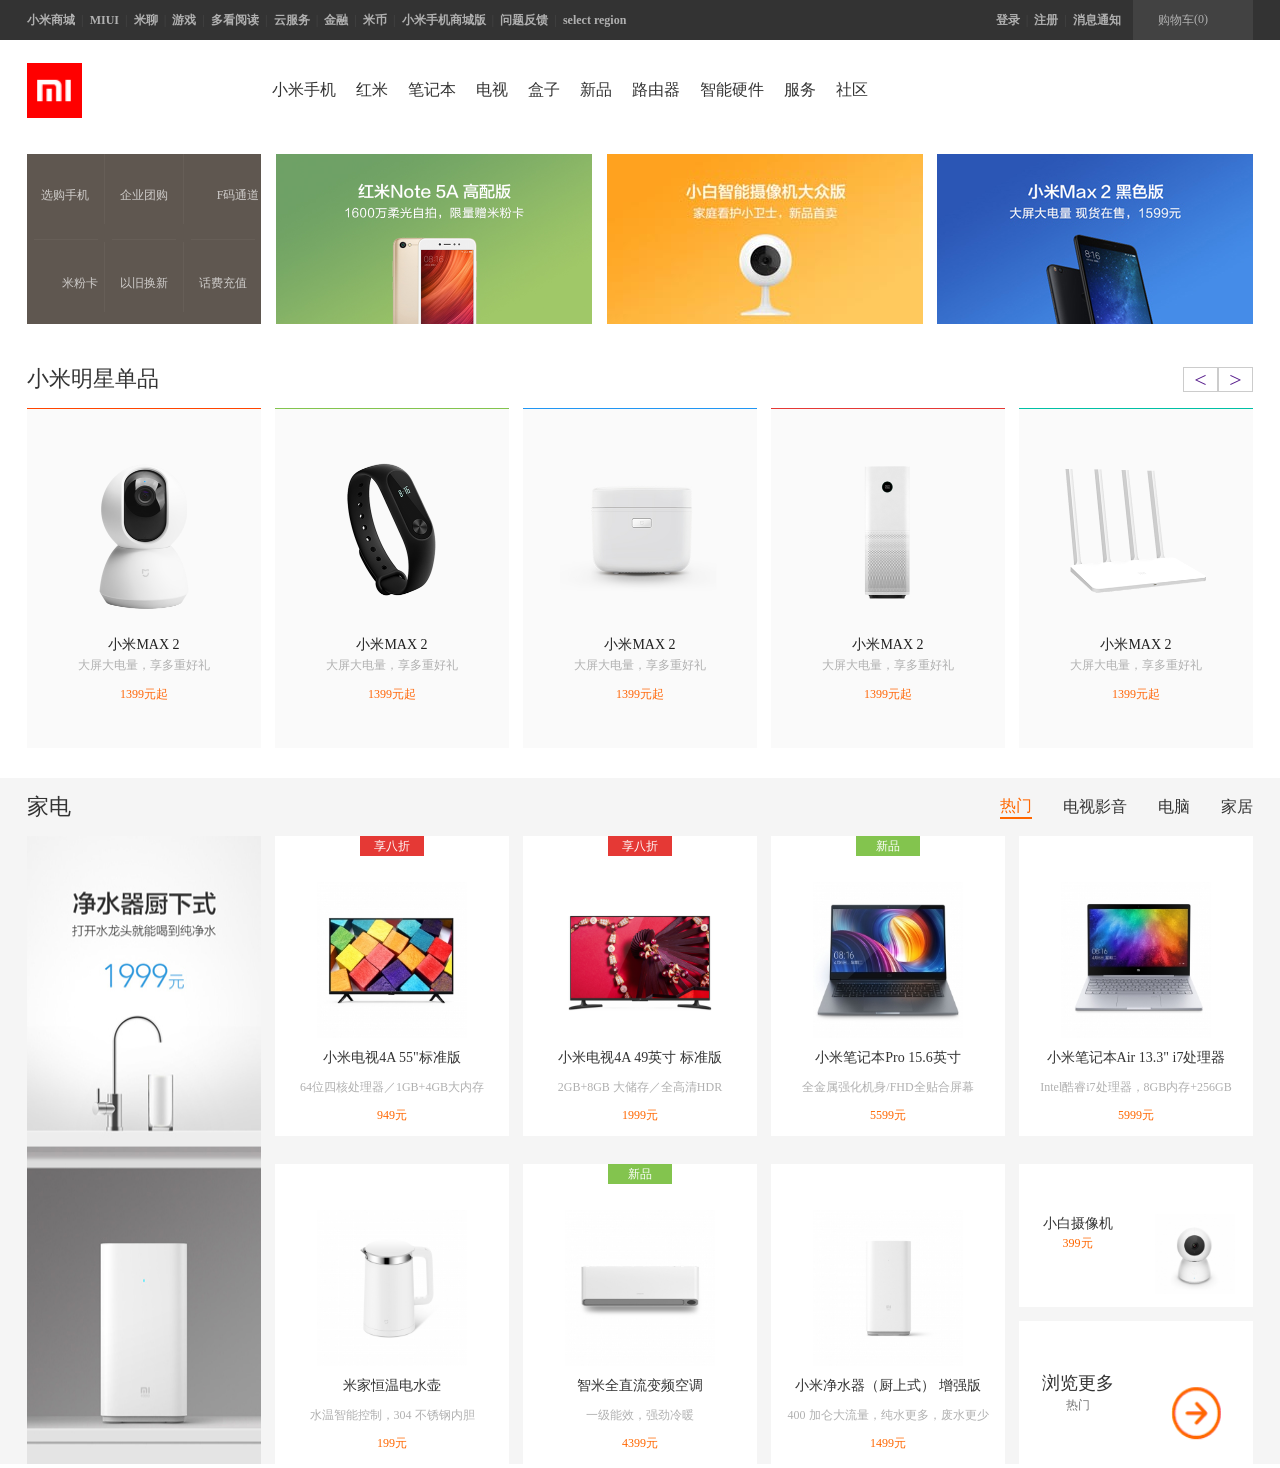
==== index.html @ e8cebee1 "2" ====
<!DOCTYPE html>
<html lang="en">
<head>
	<meta charset="UTF-8">
	<title>小米</title>
	<link rel="stylesheet" type="text/css" href="css/index.css">
	<link rel="stylesheet" type="text/css" href="css/bass.css">
	<link rel="stylesheet" type="text/css" href="http://at.alicdn.com/t/font_386412_u6zuvaf2tgnidx6r.css"><!-- 出现错误的话就把http:补充上 ;网页上放一次代码更新一次地址-->
</head>
<body>
	<!-- <div class="box">小米哈哈</div>
	<div class="box">小米哈哈</div>
	<div class="box">小米哈哈</div>
	<div class="box">小米哈哈</div>
	<div class="box">小米哈哈</div> -->
	<!-- 头部开始 -->
	<div class="head">
		<div class="head-neikuan">
			<div class="head-left">
				<h5 class="head-wenzi">小米商城</h5>
				<h1 class="head-shuxian">|</h1>
	   			<h5 class="head-wenzi">MIUI</h5>
	   			<h1 class="head-shuxian">|</h1>
	  		 	<h5 class="head-wenzi">米聊</h5>
	  		 	<h1 class="head-shuxian">|</h1>
	   			<h5 class="head-wenzi">游戏</h5>
	   			<h1 class="head-shuxian">|</h1>
	   			<h5 class="head-wenzi">多看阅读</h5>
	   			<h1 class="head-shuxian">|</h1>
	   			<h5 class="head-wenzi">云服务</h5>
	   			<h1 class="head-shuxian">|</h1>
	   			<h5 class="head-wenzi">金融</h5>
	   			<h1 class="head-shuxian">|</h1>
	   			<h5 class="head-wenzi">米币</h5>
	   			<h1 class="head-shuxian">|</h1>
	   			<h5 class="head-wenzi">小米手机商城版</h5>
	   			<h1 class="head-shuxian">|</h1>
	   			<h5 class="head-wenzi">问题反馈</h5>
	   			<h1 class="head-shuxian">|</h1>
	   			<h5 class="head-wenzi">select region</h5>
	   			<h1 class="head-shuxian"></h1>
	   			<h1 class="head-shuxian"></h1>
			</div>
			<div class="head-right">
				<h5 class="head-wenzi">登录</h5>
				<h1 class="head-shuxian">|</h1>
	   			<h5 class="head-wenzi">注册</h5>
	   			<h1 class="head-shuxian">|</h1>
	  		 	<h5 class="head-wenzi">消息通知</h5>
	  		 	<a href:="" class="buy">
	  		 		<span class="iconfont icon-gouwuche"></span>
	  		 		<span >购物车</span>
	  		 		<span >(0)</span>
	  		 	</a>
		    </div>
	    </div>
	</div>
	<!-- 头部结束 -->


	<!-- 导航开始 -->
	<div class="daohang-neikuan">
		<div class="logo">
			<img src="img/mi-logo.png">
		</div>
		<div class="daohang-wenzi">
			<a href="" class="danghang-font">小米手机</a>
			<a href="" class="danghang-font">红米</a>
			<a href="" class="danghang-font">笔记本</a>
			<a href="" class="danghang-font">电视</a>
			<a href="" class="danghang-font">盒子</a>
			<a href="" class="danghang-font">新品</a>
			<a href="" class="danghang-font">路由器</a>
			<a href="" class="danghang-font">智能硬件</a>
			<a href="" class="danghang-font">服务</a>
			<a href="" class="danghang-font">社区</a>
		</div>
	</div>

	<!-- 导航结束 -->
	<!-- 列表开始 -->
	<div class="list">
		<div class="list-tu list-tu1">
			<div class="list-icon">
				<a href="" class="iconfont icon-xuangoushouji"></a>
				<a href="">选购手机</a>
			</div>
			<div class="list-shuxian"></div> 
			<div class="list-icon">
				<a href="" class="iconfont icon-liwu"></a>
				<a href="">企业团购</a>
			</div>
			<div class="list-shuxian"></div>
			<div class="list-icon">
				<a href="" class="iconfont icon-f"></a>
				<a href="">F码通道</a>
			</div>

			<div class="list-shuxian1 list-shuxian2"></div>
			<div class="list-shuxian1"></div>
			<div class="list-shuxian1 list-shuxian3"></div>

			<div class="list-icon">
				<a href="" class="iconfont icon-dianhuaqia"></a>
				<a href="">米粉卡</a>
			</div>
			<div class="list-shuxian"></div>
			<div class="list-icon">
				<a href="" class="iconfont icon-yijiuhuanxin"></a>
				<a href="">以旧换新</a>
			</div>
			<div class="list-shuxian"></div>
			<div class="list-icon">
				<a href="" class="iconfont icon-huafeichongzhi"></a>
				<a href="">话费充值</a>
			</div>

			
		</div>
		<a href="" class="list-tu list-tu3">
			<img src="img/1.jpg">
		</a>
		<a href="" class="list-tu">
			<img src="img/2.jpg">
		</a>
		<a href="" class="list-tu list-tu2">
			<img src="img/3.jpg">
		</a>
		
	</div>

	<!-- 列表结束 -->
	<!-- 单品开始 -->
	<div class="danpin">
		<div class="danpin-top">
			<div class="danpin-left">小米明星单品</div>
			<div class="danpin-right">
				<a href=""> < </a>
				<a href=""> > </a>
			</div>
		</div>
		<div class="danpin-bottom">
			<div class="danpin-contant danpin-contant1">
				<a href="" class="danpin-img"><img src="img/11.png"></a>
				<a class="danpin-wenzi1">小米MAX 2</a>
				<h5 class="danpin-wenzi2">大屏大电量，享多重好礼</h5>
				<h5 class="danpin-wenzi3">1399元起</h5>
			</div>

			<div class="danpin-contant danpin-contant2">
				<a href="" class="danpin-img"><img src="img/22.png"></a>
				<a class="danpin-wenzi1">小米MAX 2</a>
				<h5 class="danpin-wenzi2">大屏大电量，享多重好礼</h5>
				<h5 class="danpin-wenzi3">1399元起</h5>
			</div>

			<div class="danpin-contant danpin-contant3">
				<a href="" class="danpin-img"><img src="img/33.jpg"></a>
				<a class="danpin-wenzi1">小米MAX 2</a>
				<h5 class="danpin-wenzi2">大屏大电量，享多重好礼</h5>
				<h5 class="danpin-wenzi3">1399元起</h5>
			</div>

			<div class="danpin-contant danpin-contant4">
				<a href="" class="danpin-img"><img src="img/44.png"></a>
				<a class="danpin-wenzi1">小米MAX 2</a>
				<h5 class="danpin-wenzi2">大屏大电量，享多重好礼</h5>
				<h5 class="danpin-wenzi3">1399元起</h5>
			</div>

			<div class="danpin-contant danpin-contant5">
				<a href="" class="danpin-img"><img src="img/55.png"></a>
				<a class="danpin-wenzi1">小米MAX 2</a>
				<h5 class="danpin-wenzi2">大屏大电量，享多重好礼</h5>
				<h5 class="danpin-wenzi3">1399元起</h5>
			</div>


		</div>
	</div>
	<!-- 单品结束 -->



	<!-- 商品开始 -->
	<div class="goods">
		<div class="jiadian">
			<div class="jiadian-top">
				<h2>家电</h2>
				<div class="jiadian-wenzi">
					<a href="" class="jiadian-active"="">热门</a>
					<a href="">电视影音</a>
					<a href="">电脑</a>
					<a href="">家居</a>
				</div>
			</div>
			<div class="jiadian-bottom">
				<div class="jiadian-left">
					<img src="img/jiandian1.jpeg">

				</div>
				<div class="jiadian-right">
					

					<div class="jiadian-item">
						<div class="jiadian-item1">享八折</div>
						
						<a href="" class="jiadian-item2">
							<img src="img/ha1.jpg">
							
						</a>

						<a href="" class="jiadian-item3">小米电视4A 55"标准版</a>

						<span class="jiadian-item4">64位四核处理器／1GB+4GB大内存</span>

						<span class="jiadian-item5">949元</span>
					</div>

					


					<div class="jiadian-item">
						<div class="jiadian-item1">享八折</div>
						
						<a href="" class="jiadian-item2">
							<img src="img/ha2.png">
							
						</a>

						<a href="" class="jiadian-item3">小米电视4A 49英寸 标准版</a>

						<span class="jiadian-item4">2GB+8GB 大储存／全高清HDR</span>

						<span class="jiadian-item5">1999元</span>
					</div>

					


					<div class="jiadian-item">
						<div class="jiadian-item1">新品</div>
						
						<a href="" class="jiadian-item2">
							<img src="img/ha3.jpg">
							
						</a>

						<a href="" class="jiadian-item3">小米笔记本Pro 15.6英寸 </a>

						<span class="jiadian-item4">全金属强化机身/FHD全贴合屏幕</span>

						<span class="jiadian-item5">5599元</span>
					</div>

					


					<div class="jiadian-item">
						<div class="jiadian-item1"></div>
						
						<a href="" class="jiadian-item2">
							<img src="img/ha4.jpg">
							
						</a>

						<a href="" class="jiadian-item3">小米笔记本Air 13.3" i7处理器</a>

						<span class="jiadian-item4">Intel酷睿i7处理器，8GB内存+256GB</span>

						<span class="jiadian-item5">5999元</span>
					</div>

					


					<div class="jiadian-item">
						<div class="jiadian-item1"></div>
						
						<a href="" class="jiadian-item2">
							<img src="img/ha5.jpg">
							
						</a>

						<a href="" class="jiadian-item3">米家恒温电水壶</a>

						<span class="jiadian-item4">水温智能控制，304 不锈钢内胆</span>

						<span class="jiadian-item5">199元</span>
					</div>

					


					<div class="jiadian-item">
						<div class="jiadian-item1">新品</div>
						
						<a href="" class="jiadian-item2">
							<img src="img/ha6.jpg">
							
						</a>

						<a href="" class="jiadian-item3">智米全直流变频空调</a>

						<span class="jiadian-item4">一级能效，强劲冷暖</span>

						<span class="jiadian-item5">4399元</span>
					</div>

					


					<div class="jiadian-item">
						<div class="jiadian-item1"></div>
						
						<a href="" class="jiadian-item2">
							<img src="img/ha7.jpg">
							
						</a>

						<a href="" class="jiadian-item3">小米净水器（厨上式） 增强版</a>

						<span class="jiadian-item4">400 加仑大流量，纯水更多，废水更少</span>

						<span class="jiadian-item5">1499元</span>
					</div>

					


					<div class="jiadian-items">
						<div class="jiadian-items1">
							<div class="jiandian-items2">
								<a href="" class="jiadian-item3">小白摄像机 </a>
						        <span class="jiadian-item5">399元</span>
					        </div>
					        <div class="jiandian-items3">
					        	<img src="img/ha8.jpg">
					        </div>
						</div>


						<div class="jiadian-items1">
							<div class="jiandian-items2">
								<a href="" class="jiadian-item3 ">浏览更多 </a>
						        <span class="jiadian-item5 haha">热门</span>
					        </div>
					        <div class="jiandian-items3">
					        	<img src="img/jiantou.png">
					        </div>
						</div>
						
						
						</div>
						    
					</div>						
												


				</div>
			</div>
		</div>



	</div>



	<!-- 商品结束 -->

	
</body>
</html>
---- css/index.css ----
/*.box{
	 width: 200px;
 	height: 100px;
 	background-color: red;
 	padding: 20px 30px 40px 100px;
 	margin: 20px 30px 70px;
 	border: 5px solid #000;
 	
 	border-width: 5px;
 	border-style: solid;
 	border-top-color: #000;

 	border-top: 
}*/
.head{
	width: 100%;
	height: 40px;
	background-color: #333;
}
.head-wenzi{
	color: #b0b0b0;
	float: left;
	font-size: 12px;
	line-height: 40px;
	cursor: pointer;/*设置光标样式 pointer是手的意思*/

}
.head-wenzi:hover{
	color: #fff;
}
.head-neikuan{
	width: 1226px;
	height: 40px;
	/*background-color: red;*/
	margin: 0 auto;
	
}
.head-shuxian{
	float: left;
	color: #424242;
	line-height: 40px;
	font-size: 12px;
	margin:0 6px;
}
.head-left{
	float: left;
}
.head-right{
	float: right;
	margin: o;
}
.daohang-neikuan{
	width: 1226px;
	height: 100px;/*
	background-color: pink;*/
	margin: 0 auto;
	overflow: hidden;/*超出部分 隐藏*/

}
.logo{
	width: 55px;
	height: 55px;
	background-color: red;
	margin-top: 22.5px;
	/*毛病 找到它的父类 danghang-neikuan 添加overflow*/
	float: left;

}
.daohang-wenzi{
	float: left;
	line-height: 100px;
	margin-left: 190px;
	font-size: 16px;

}
.danghang-font{
	float: left;
	color: #333;
	margin-right: 20px;
	
}
.danghang-font:hover{
	color: orangered;
}
.list{
	width: 1226px;
	height: 170px;
	/*background-color: green;*/
	margin: 0 auto;
	margin-top: 14px;
}
.list-tu{
	width: 316px;
	height: 170px;
	background-color: #5f5750;
	float: left;
	transition: all 0.5s linear;

}
.list-tu1{
	width: 234px;
	display: flex;
	flex-wrap: wrap;
	justify-content: space-between;/*设置所有水平方向的内容两端对齐*/
	align-content: space-between;/*设置垂直方向的两端对齐，因为是三行 需要判断一下*/



}
.list-tu2{
	float: right;
}
.list-tu3{
	margin: 0 15px;
}
.list-tu:hover{
	box-shadow: 0px 10px 18px 5px rgba( 0,0,0,0.3);
}
.danpin{
	width: 1226px;
	height: 428px;
	/*background-color: blue;*/
	margin: 0 auto;
	margin-top: 26px;/*现居中再设置距离高度的值*/



}
.danpin-top{
	width: 100%;
	height: 58px;
	/*background-color: pink;*/
	line-height: 58px;
	font-size: 22px;
	font-weight: 200;
	color: #333;

}
.danpin-left{
	float: left;
}
.danpin-right{
	width: 70px;
	height: 25px;
	background-color: red;
	float: right;
	margin-top: 16.5px;

}
.danpin-right a{
	width: 33px;
	height: 23px;
	float: left;
	background-color: white;
	border: 1px solid #ccc;
	line-height: 23px;
	text-align: center;
}
.danpin-bottom{
	width: 100%;
	height: 380px;
	/*background-color: yellow;*/

}
.danpin-contant{
	width: 234px;
	height: 300px;
	background-color: #fafafa;
	border-top: 1px solid orangered;
	padding-top: 39px;
	float: left;
	margin-right: 14px;

}
.danpin-img{
	width: 160px;
	height: 166px;
	/*background-color: black;*/
	margin: 0 auto;
	display: block;/*改变元素分类，因为a所属的分类正好不可以设置大小*/
}
.danpin-wenzi1{
	font-size: 14px;
	font-weight: 400;
	color: #212121;
	display: block;
	margin-top: 22px;
	text-align: center;

}
.danpin-wenzi2{
	font-size: 12px;
	font-weight: normal;
	color: #b0b0b0;
	margin-top: 3px;
	text-align: center;

}
.danpin-wenzi3{
	font-size: 12px;
	font-weight: normal;
	color: #ff6709;
	margin-top: 12px;
	text-align: center;
	
}
.danpin-contant2{
	border-top-color: #83c44e;
}
.danpin-contant3{
	border-top-color: #2196f3;
}
.danpin-contant4{
	border-top-color: #e53935;
}
.danpin-contant5{
	border-top-color: #00c0a5;
	margin-right: 0px;
}
.buy{
	display: block;
	float: left;
	width: 120px;
	height: 40px;
	background-color: #424242;
	margin-left: 12px;
	color: #b0b0b0;
	font-size: 12px;
	/*line-height: 40px;*/
	/*text-align: center;*/

}
.buy span{
	display: block;/*转换元素分类，和a标签一样无法改变大小，所以必须改变分类，就可以了*/
	float: left;
}
.buy .iconfont{
	font-size: 20px;
	margin-top: 10px;
	margin-left: 25px;
}
.buy span{
	margin-top: 12px;
}
.buy:hover{
	background: #fff;
	color: #ff6700;
}
.list-icon{
	width: 76px;
	height: 82px;
	/*background-color: red;*/
	display: flex;/*设置弹性布局*/
	flex-wrap: wrap;/*设置换行处理*/
	justify-content: center;
    align-content: center;


}
.list-icon .iconfont{
	padding: 0 15px;
	font-size: 24px;
}
.list-shuxian{
	width: 1px;
	height: 70px;
	background: #665e57;
	
}
.list-shuxian1{
	width: 64px;
	height: 1px;
	background-color: #665e57;
}
.list-shuxian2{
	margin-left: 6.5px;
}
.list-shuxian3{
	margin-right: 6.5px;
}
.list-icon a{
	color: rgba(255,255,255,0.7);
	font-size: 12px;
}
.list-icon:hover a{
	color: #fff;
}/*鼠标移入时，观察变得是那些部分，选择对应的子类*/
.goods{
	width: 100%;
	background-color: #f5f5f5;
}
.jiadian{
	width: 1226px;
	height: 686px;
	margin: 0 auto;
	/*background-color: pink;*/
}
.jiadian-top{
	width: 100%;
	height: 58px;
	/*background: red;*/
	display: flex;
	flex-wrap: wrap;/*弹性布局必须设置这两个，找到他爸爸；*/
	justify-content: space-between;
    align-items: center;/*弹性布局九设置这几个，找爸爸*/
}
.jiadian-wenzi{
	width: 253px;
	height: 58px;
	/*background: black;*/
	display: flex;
	flex-wrap: wrap;/*弹性布局必须设置这两个，找到他爸爸；*/
	justify-content: space-between;
    align-items: center;/*这个是垂直单行的对齐*//*弹性布局九设置这几个，找爸爸*/
}
.jiadian-top h2{
	font-size: 22px;
	font-weight: 200;
	color: #333;
}
.jiadian-wenzi a{/*后代选择器*/
	font-size: 16px;
	color: #333;

}
.jiadian-wenzi a:hover,.jiadian-wenzi .jiadian-active{/*群组选择器，用，隔开当几个元素的效果是一样的时候可使用*/
	color: #ff6700;
	border-bottom: 2px solid #ff6700;
} 
.jiadian-bottom{
	width: 100%;
	height: 628px;
	/*background: yellow;*/
	display: flex;
	flex-wrap: wrap;/*弹性布局必须设置这两个，找到他爸爸；*/
	justify-content: space-between;
}
.jiadian-left{
	width: 234px;
	height: 100%;
	background-color: black;
}
.jiadian-right{
	width: 978px;
	height: 100%;
	/*background-color: white;*/
	display: flex;
	flex-wrap: wrap;/*弹性布局必须设置这两个，找到他爸爸；*/
	justify-content: space-between;
    align-content: space-between;/*这个是垂直多行的对齐*//*弹性布局九设置这几个，找爸爸*/
}
.jiadian-item{
	width: 234px;
	height: 300px;
	background-color: #fff;
	display: flex;
	flex-wrap: wrap;/*弹性布局必须设置这两个，找到他爸爸；*/
	justify-content: center;
   
}
.jiadian-item1{
	width: 64px;
	height: 20px;
	margin: 0 70px;
	background-color: #e53935;
	font-size: 12px;
	color: #fff;
	line-height: 20px;
	text-align: center;
}
.jiadian-item2{
	display: block;
	width: 150px;
	height: 156px;
	/*background-color: cyan;*/
	margin-top: 14px;
}
.jiadian-item3{
	font-size: 14px;
	color: #333;

}
.jiadian-item4{
	font-size: 12px;
	color: #b0b0b0;
	margin: 0 10px;
	
}
.jiadian-item5{
	font-size: 12px;
	color: #ff6700;
	margin: 0 70px;
}
.jiadian-item:nth-child(3) .jiadian-item1,.jiadian-item:nth-child(6) .jiadian-item1{
	background-color: #83c44e;
}
.jiadian-item:nth-child(4) .jiadian-item1,.jiadian-item:nth-child(5) .jiadian-item1,.jiadian-item:nth-child(7) .jiadian-item1,.jiadian-item:nth-child(8) .jiadian-item1{
	background-color: rgba(0,0,0,0);
}
.jiadian-items{
	width: 234px;
	height: 300px;
	/*background-color: black;*/
}
.jiadian-items1{
	width: 234px;
	height: 93px;
	background-color: #fff;	
	padding-top: 50px;
}
.jiadian-items1:nth-child(2){
	margin-top: 14px;
}
.jiandian-items2{
	width: 50%;
	float: left;
	text-align: center;
}
.jiandian-items2 .jiadian-item3{
	padding: 0 20px;
}
.jiandian-items2 .jiadian-item5{
	margin: 0;
}
.jiandian-items3{
	width: 80px;
	height: 80px;
	float: right;
	background-color: red;
	margin-right: 18px;

}
.haha{
	color: #757575;
	padding: 0 20px;
}
.jiadian-items1:nth-child(2) .jiadian-item3{
	font-size: 18px;
}
---- css/bass.css ----
*{
	margin: 0;
	padding: 0;
	text-decoration: none;/*文本描述，清楚下划线*/
	font-family: '微软雅黑'，'苹方'
}/*清楚默认样式*/
img{
	width: 100%;
	height: 100%;
}/*清楚默认样式*/
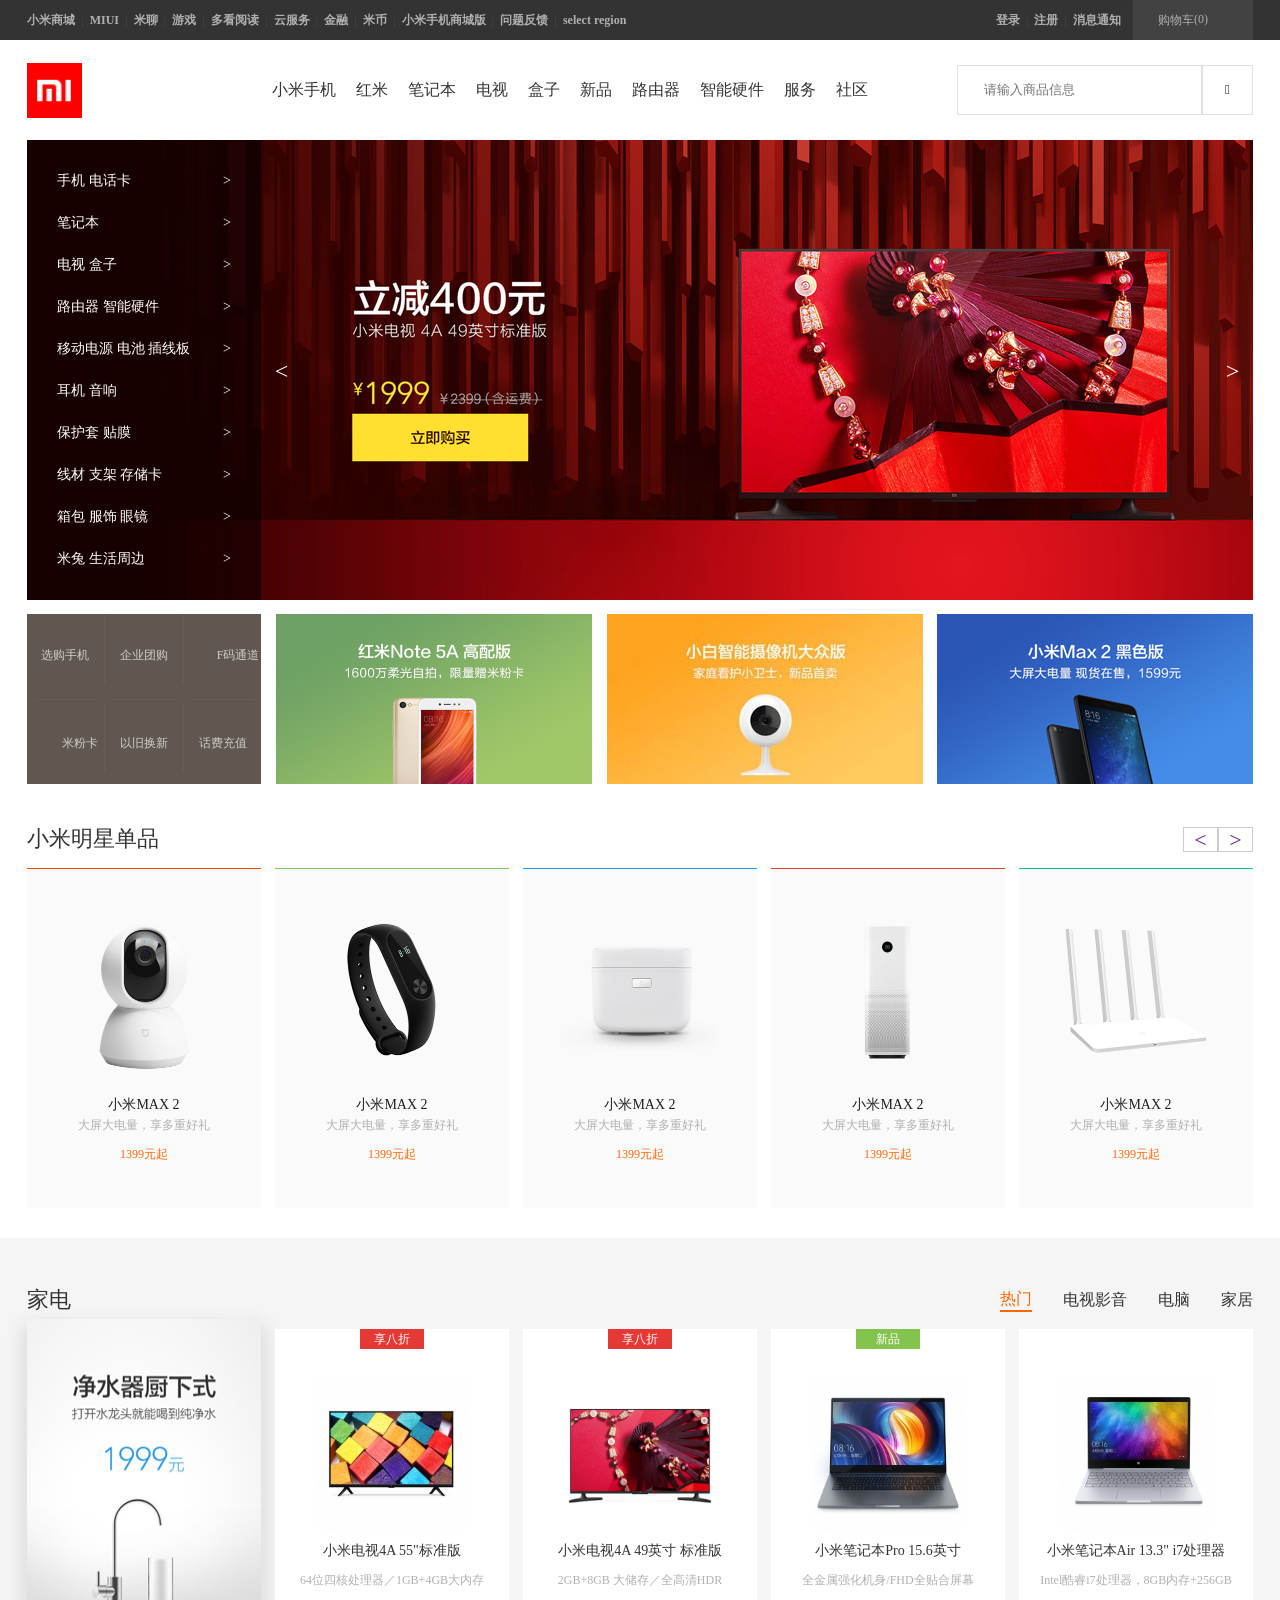
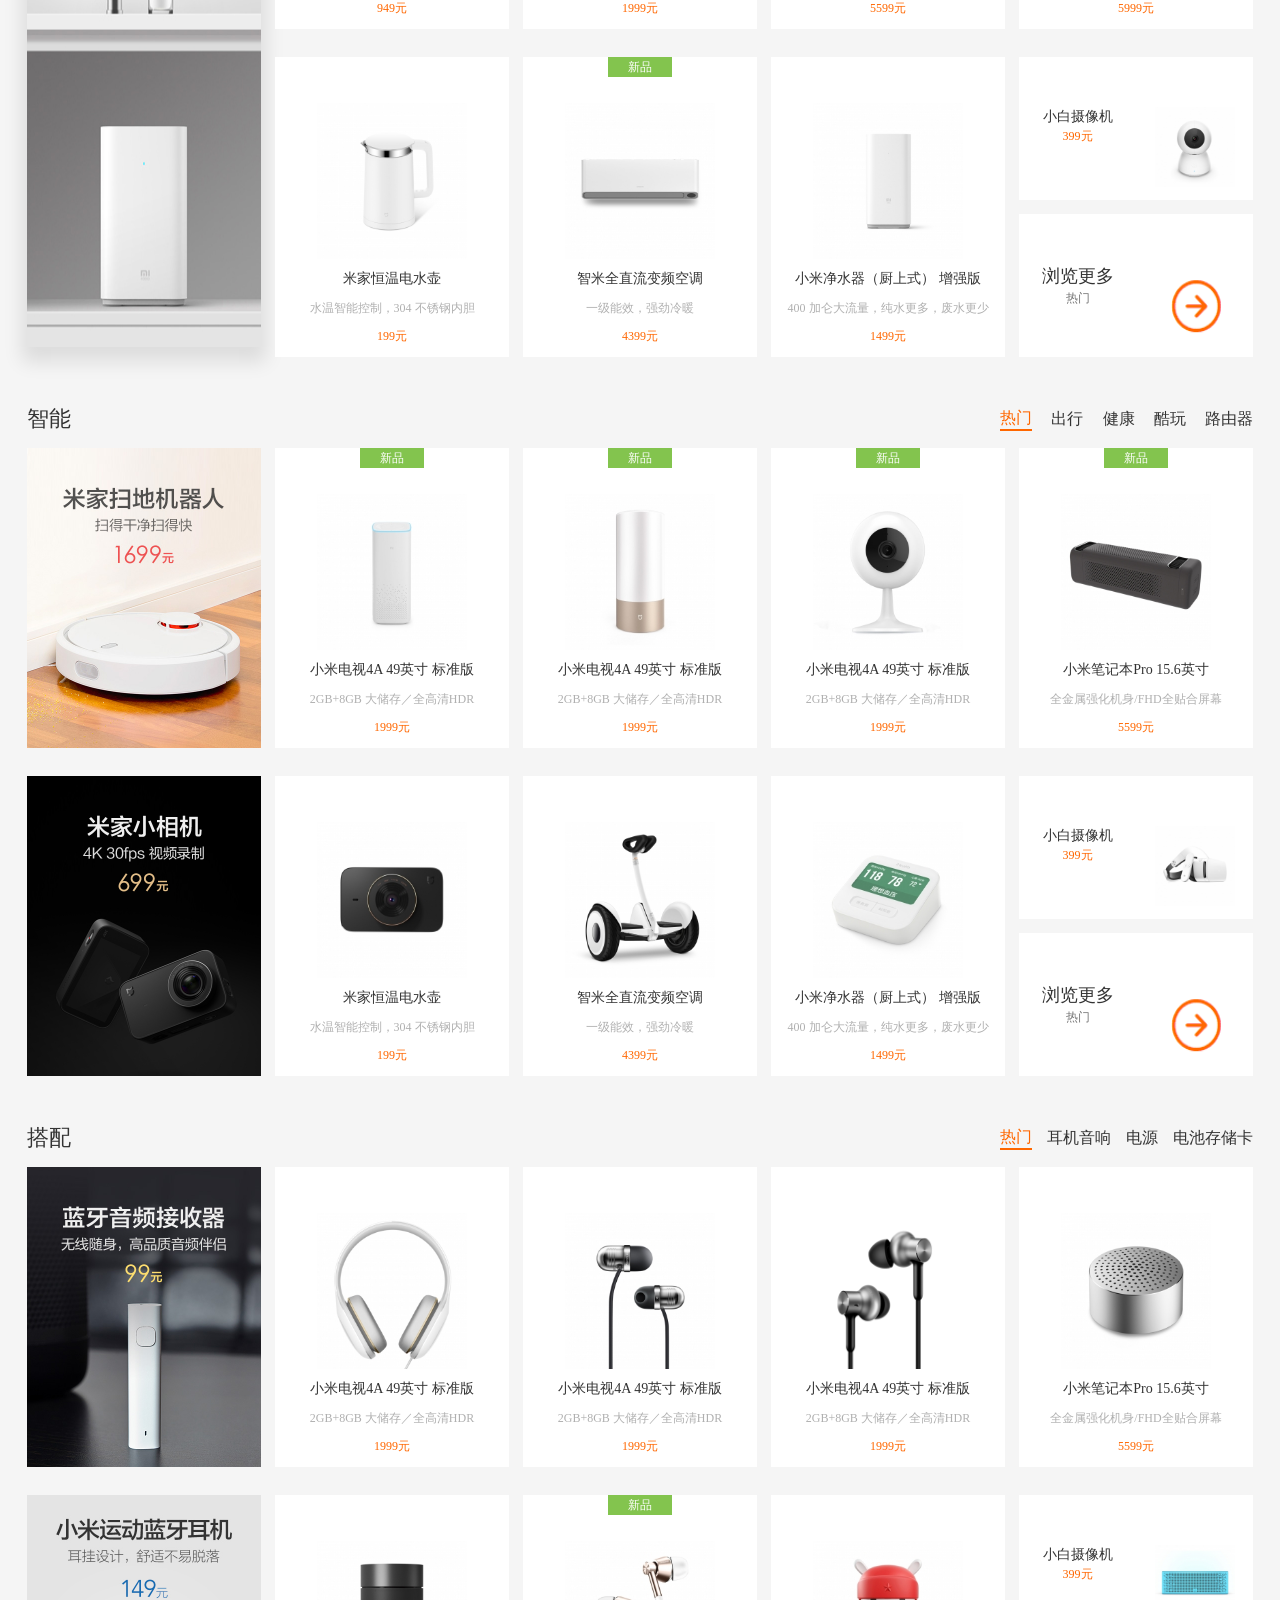
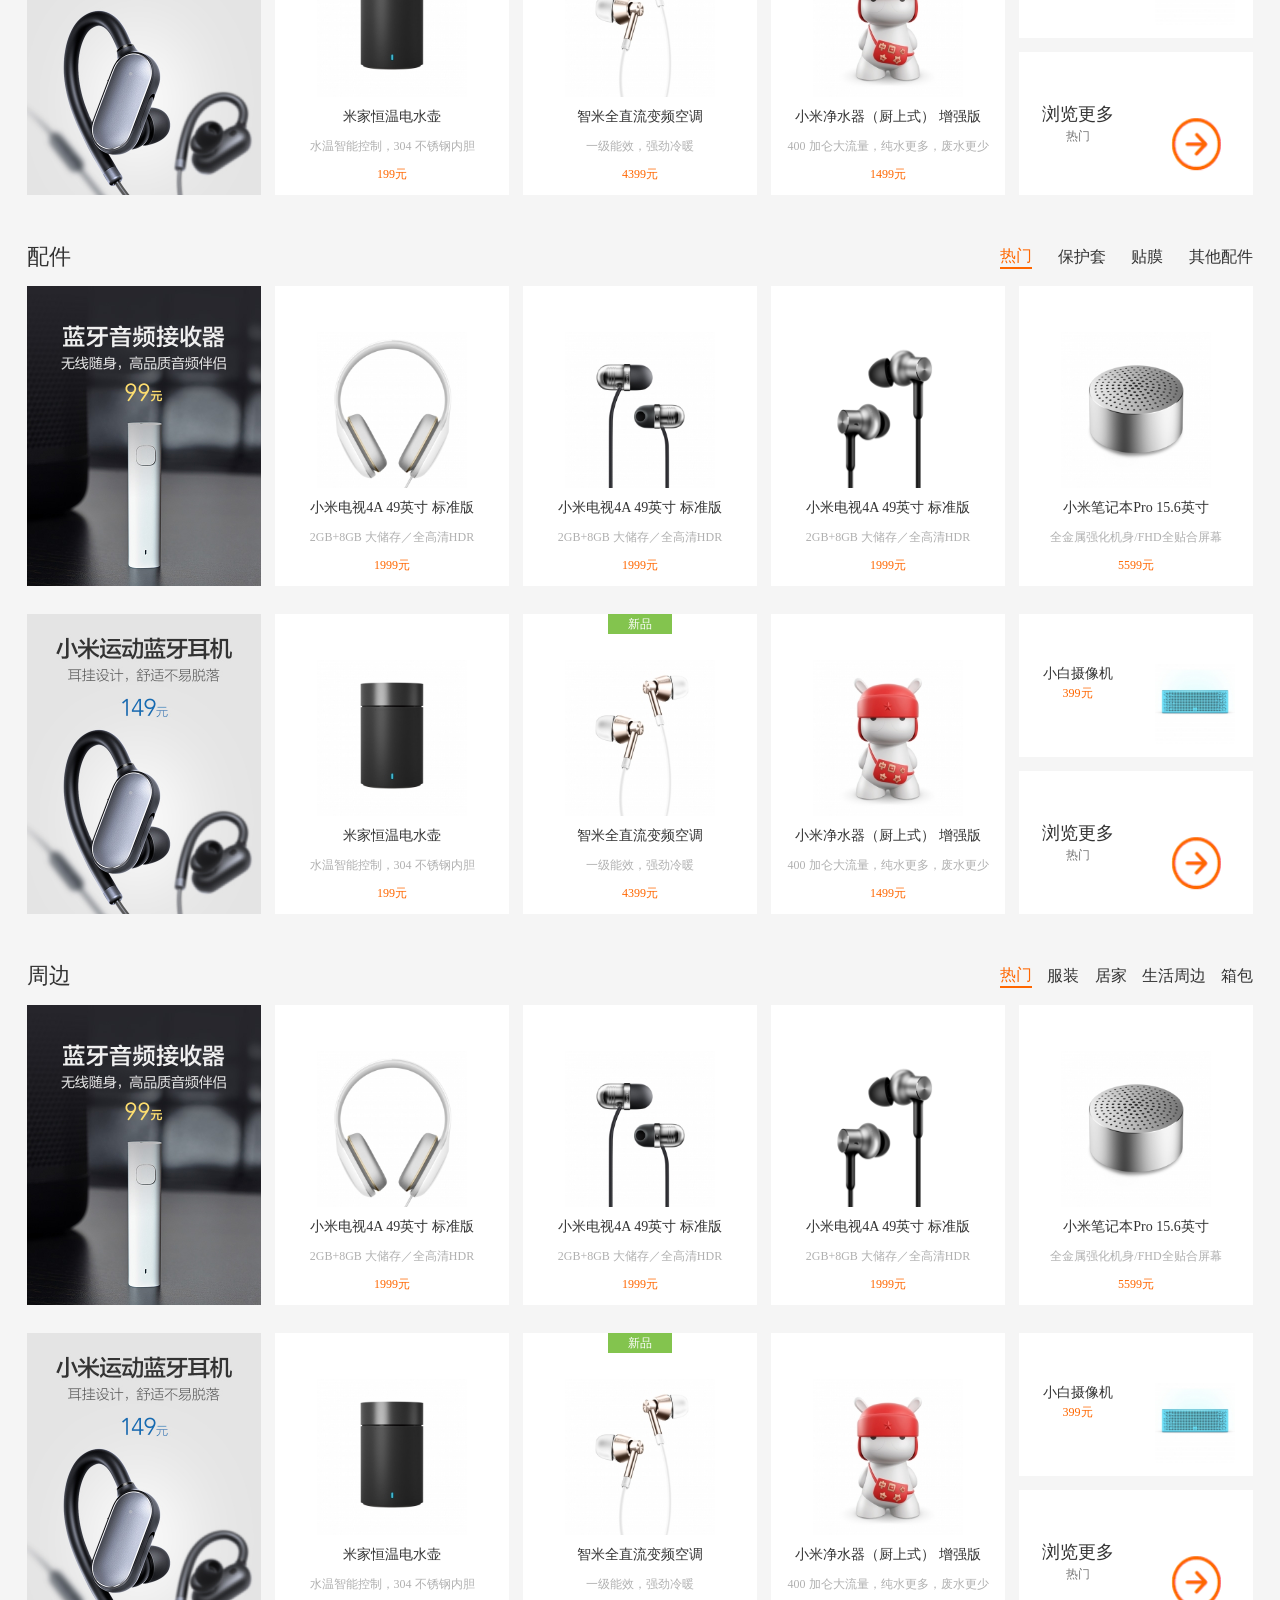
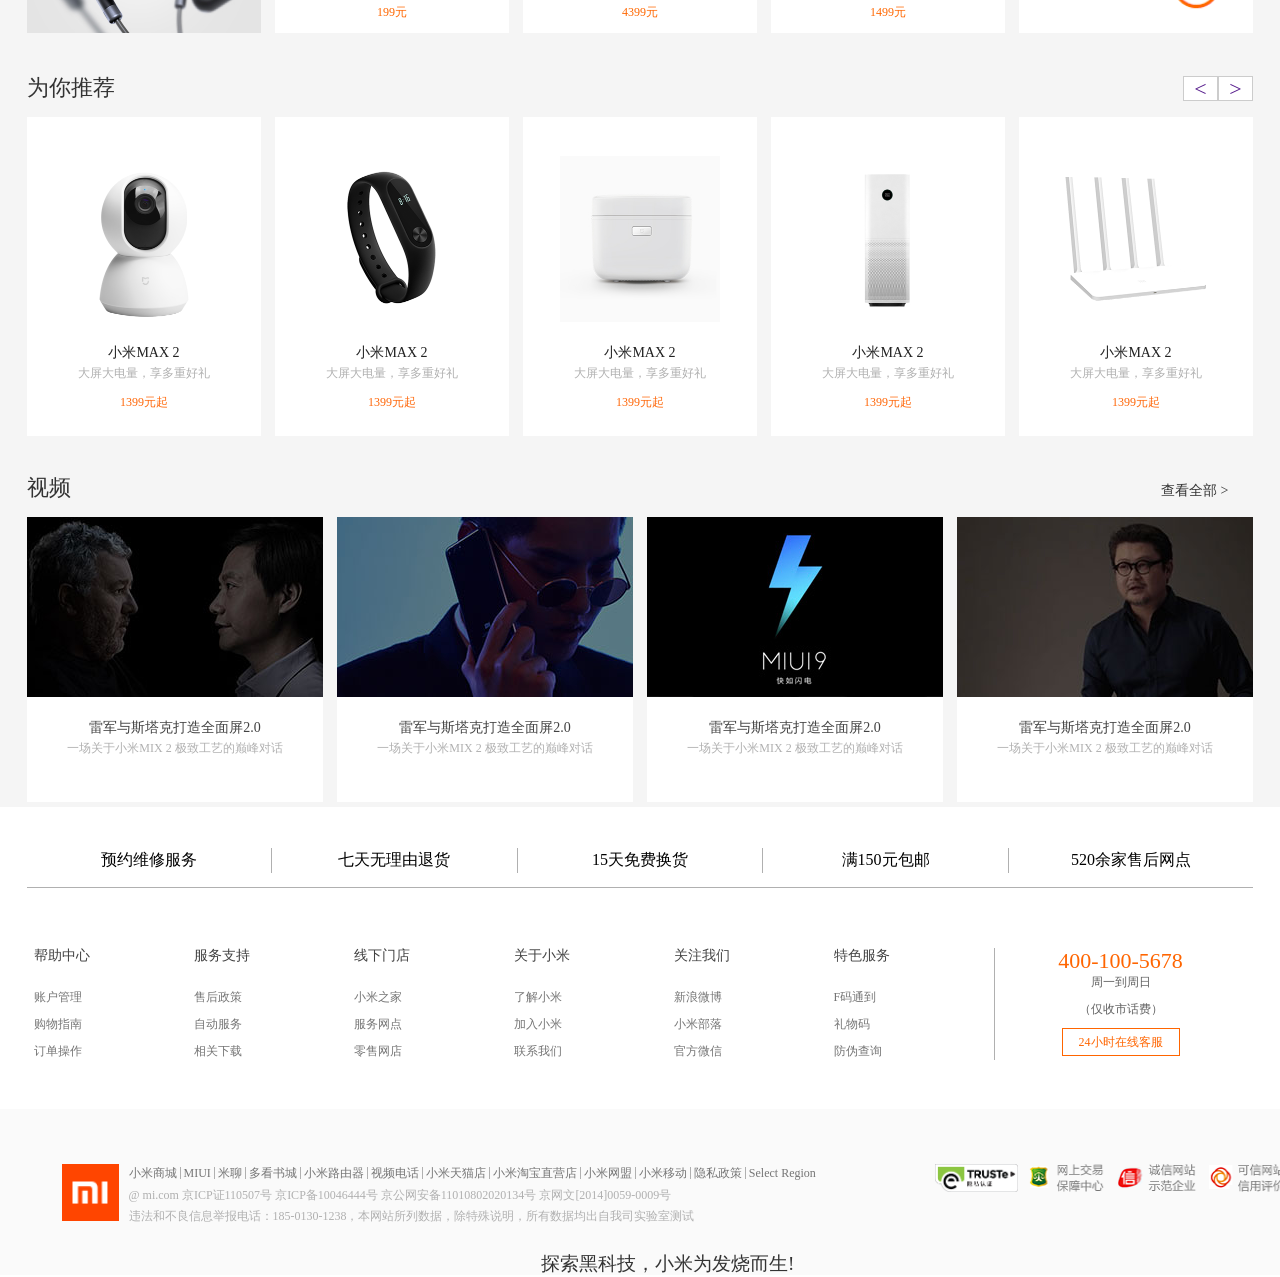
==== commit 590eb020: "2" ====
--- a/index.html
+++ b/index.html
@@ -1,11 +1,14 @@
-<!DOCTYPE html>
+	<!DOCTYPE html>
 <html lang="en">
 <head>
 	<meta charset="UTF-8">
 	<title>小米</title>
 	<link rel="stylesheet" type="text/css" href="css/index.css">
 	<link rel="stylesheet" type="text/css" href="css/bass.css">
+	<link rel="stylesheet" type="text/css" href="css/swiper.min.css">
 	<link rel="stylesheet" type="text/css" href="http://at.alicdn.com/t/font_386412_u6zuvaf2tgnidx6r.css"><!-- 出现错误的话就把http:补充上 ;网页上放一次代码更新一次地址-->
+	<script src="JS/jquery-min.js"></script>
+	<script src="JS/swiper.min.js"></script>
 </head>
 <body>
 	<!-- <div class="box">小米哈哈</div>
@@ -14,7 +17,7 @@
 	<div class="box">小米哈哈</div>
 	<div class="box">小米哈哈</div> -->
 	<!-- 头部开始 -->
-	<div class="head">
+	<div class="head floor">
 		<div class="head-neikuan">
 			<div class="head-left">
 				<h5 class="head-wenzi">小米商城</h5>
@@ -59,9 +62,9 @@
 
 
 	<!-- 导航开始 -->
-	<div class="daohang-neikuan">
+	<div class="daohang-neikuan floor">
 		<div class="logo">
-			<img src="img/mi-logo.png">
+			<img attr="img/mi-logo.png" src="img/ipm421ov5rd.gif">
 		</div>
 		<div class="daohang-wenzi">
 			<a href="" class="danghang-font">小米手机</a>
@@ -75,11 +78,91 @@
 			<a href="" class="danghang-font">服务</a>
 			<a href="" class="danghang-font">社区</a>
 		</div>
+		<div class="nav-serch">
+			<input type="text" placeholder="请输入商品信息" class="sousuo">
+			<input type="button" class="nav-btn iconfont" value="&#xe614;">
+
+		</div>
 	</div>
 
 	<!-- 导航结束 -->
+
+
+<!-- 	banner开始 --><!-- 定位、堆叠 -->
+	<div class="banner swiper-container floor">
+		<div class="swiper-wrapper">
+			<div class="banner-img swiper-slide">
+		 		<img attr="img/11111.jpg" src="img/ipm421ov5rd.gif">
+			</div>
+
+			<div class="banner-img swiper-slide">
+		 		<img attr="img/22222.jpg" src="img/ipm421ov5rd.gif">
+			</div>
+
+			<div class="banner-img swiper-slide">
+		 		<img attr="img/33333.jpg" src="img/ipm421ov5rd.gif">
+			</div>
+
+		</div>
+		
+	    <div class="banner-nav">
+	    	<div class="banner-item">
+	    		<span>手机 电话卡</span>
+	    		<span> > </span>
+	    	</div>
+		    <div class="banner-item">
+		    	<span>笔记本</span>
+		    	<span> > </span>
+		    </div>
+		    <div class="banner-item">
+		    	<span>电视 盒子</span>
+		    	<span> > </span>
+		    </div>
+		    <div class="banner-item">
+		    	<span>路由器 智能硬件</span>
+		    	<span> > </span>
+		    </div>
+		    <div class="banner-item">
+		    	<span>移动电源 电池 插线板</span>
+		    	<span> > </span>
+		    </div>
+		    <div class="banner-item">
+		    	<span>耳机 音响</span>
+		    	<span> > </span>
+		    </div>
+		    <div class="banner-item">
+		    	<span>保护套 贴膜</span>
+		    	<span> > </span>
+		    </div>
+		    <div class="banner-item">
+		    	<span>线材 支架 存储卡</span>
+		    	<span> > </span>
+		    </div>
+		    <div class="banner-item">
+		    	<span>箱包 服饰 眼镜</span>
+		    	<span> > </span>
+		    </div>
+		    <div class="banner-item">
+		    	<span>米兔 生活周边</span>
+		    	<span> > </span>
+		    </div>
+	    </div>
+	    <div class="banner-btn lbn"> < </div>
+	    <div class="banner-btn rbn"> > </div>
+	    <ul class="banner-pages swiper-pagination" type="square"> <!-- type="square"disc实形圆.circle.square正方形 -->
+		 <!--   <li></li>
+		   <li></li>
+		   <li></li>
+		   <li></li>
+		   <li></li>
+		   <li></li>
+		   <li></li> -->
+		</ul>
+	</div>
+	<!-- banner结束-->
+
 	<!-- 列表开始 -->
-	<div class="list">
+	<div class="list floor">
 		<div class="list-tu list-tu1">
 			<div class="list-icon">
 				<a href="" class="iconfont icon-xuangoushouji"></a>
@@ -118,20 +201,19 @@
 			
 		</div>
 		<a href="" class="list-tu list-tu3">
-			<img src="img/1.jpg">
+			<img attr="img/1.jpg" src="img/ipm421ov5rd.gif">
 		</a>
 		<a href="" class="list-tu">
-			<img src="img/2.jpg">
+			<img attr="img/2.jpg" src="img/ipm421ov5rd.gif">
 		</a>
 		<a href="" class="list-tu list-tu2">
-			<img src="img/3.jpg">
+			<img attr="img/3.jpg" src="img/ipm421ov5rd.gif">
 		</a>
-		
 	</div>
-
 	<!-- 列表结束 -->
+
 	<!-- 单品开始 -->
-	<div class="danpin">
+	<div class="danpin floor">
 		<div class="danpin-top">
 			<div class="danpin-left">小米明星单品</div>
 			<div class="danpin-right">
@@ -141,35 +223,35 @@
 		</div>
 		<div class="danpin-bottom">
 			<div class="danpin-contant danpin-contant1">
-				<a href="" class="danpin-img"><img src="img/11.png"></a>
+				<a href="" class="danpin-img"><img attr="img/11.png" src="img/ipm421ov5rd.gif"></a>
 				<a class="danpin-wenzi1">小米MAX 2</a>
 				<h5 class="danpin-wenzi2">大屏大电量，享多重好礼</h5>
 				<h5 class="danpin-wenzi3">1399元起</h5>
 			</div>
 
 			<div class="danpin-contant danpin-contant2">
-				<a href="" class="danpin-img"><img src="img/22.png"></a>
+				<a href="" class="danpin-img"><img attr="img/22.png" src="img/ipm421ov5rd.gif"></a>
 				<a class="danpin-wenzi1">小米MAX 2</a>
 				<h5 class="danpin-wenzi2">大屏大电量，享多重好礼</h5>
 				<h5 class="danpin-wenzi3">1399元起</h5>
 			</div>
 
 			<div class="danpin-contant danpin-contant3">
-				<a href="" class="danpin-img"><img src="img/33.jpg"></a>
+				<a href="" class="danpin-img"><img attr="img/33.jpg" src="img/ipm421ov5rd.gif"></a>
 				<a class="danpin-wenzi1">小米MAX 2</a>
 				<h5 class="danpin-wenzi2">大屏大电量，享多重好礼</h5>
 				<h5 class="danpin-wenzi3">1399元起</h5>
 			</div>
 
 			<div class="danpin-contant danpin-contant4">
-				<a href="" class="danpin-img"><img src="img/44.png"></a>
+				<a href="" class="danpin-img"><img attr="img/44.png" src="img/ipm421ov5rd.gif"></a>
 				<a class="danpin-wenzi1">小米MAX 2</a>
 				<h5 class="danpin-wenzi2">大屏大电量，享多重好礼</h5>
 				<h5 class="danpin-wenzi3">1399元起</h5>
 			</div>
 
 			<div class="danpin-contant danpin-contant5">
-				<a href="" class="danpin-img"><img src="img/55.png"></a>
+				<a href="" class="danpin-img"><img attr="img/55.png" src="img/ipm421ov5rd.gif"></a>
 				<a class="danpin-wenzi1">小米MAX 2</a>
 				<h5 class="danpin-wenzi2">大屏大电量，享多重好礼</h5>
 				<h5 class="danpin-wenzi3">1399元起</h5>
@@ -180,11 +262,9 @@
 	</div>
 	<!-- 单品结束 -->
 
-
-
 	<!-- 商品开始 -->
 	<div class="goods">
-		<div class="jiadian">
+		<div class="jiadian floor">
 			<div class="jiadian-top">
 				<h2>家电</h2>
 				<div class="jiadian-wenzi">
@@ -196,17 +276,15 @@
 			</div>
 			<div class="jiadian-bottom">
 				<div class="jiadian-left">
-					<img src="img/jiandian1.jpeg">
+					<img attr="img/jiandian1.jpeg" src="img/ipm421ov5rd.gif">
 
 				</div>
 				<div class="jiadian-right">
-					
-
 					<div class="jiadian-item">
 						<div class="jiadian-item1">享八折</div>
 						
 						<a href="" class="jiadian-item2">
-							<img src="img/ha1.jpg">
+							<img attr="img/ha1.jpg" src="img/ipm421ov5rd.gif">
 							
 						</a>
 
@@ -215,16 +293,21 @@
 						<span class="jiadian-item4">64位四核处理器／1GB+4GB大内存</span>
 
 						<span class="jiadian-item5">949元</span>
-					</div>
-
-					
-
+						<a href="" class="jiadian-item6">
+							<h1>好看，实用，但是有点漏水</h1>
+							<h1> 来自于 140519168 的评价 </h1>
+
+
+
+						</a>
+
+					</div>
 
 					<div class="jiadian-item">
 						<div class="jiadian-item1">享八折</div>
 						
 						<a href="" class="jiadian-item2">
-							<img src="img/ha2.png">
+							<img attr="img/ha2.png" src="img/ipm421ov5rd.gif">
 							
 						</a>
 
@@ -235,14 +318,11 @@
 						<span class="jiadian-item5">1999元</span>
 					</div>
 
-					
-
-
 					<div class="jiadian-item">
 						<div class="jiadian-item1">新品</div>
 						
 						<a href="" class="jiadian-item2">
-							<img src="img/ha3.jpg">
+							<img attr="img/ha3.jpg" src="img/ipm421ov5rd.gif">
 							
 						</a>
 
@@ -253,14 +333,11 @@
 						<span class="jiadian-item5">5599元</span>
 					</div>
 
-					
-
-
 					<div class="jiadian-item">
 						<div class="jiadian-item1"></div>
 						
 						<a href="" class="jiadian-item2">
-							<img src="img/ha4.jpg">
+							<img attr="img/ha4.jpg" src="img/ipm421ov5rd.gif">
 							
 						</a>
 
@@ -271,14 +348,11 @@
 						<span class="jiadian-item5">5999元</span>
 					</div>
 
-					
-
-
 					<div class="jiadian-item">
 						<div class="jiadian-item1"></div>
 						
 						<a href="" class="jiadian-item2">
-							<img src="img/ha5.jpg">
+							<img attr="img/ha5.jpg" src="img/ipm421ov5rd.gif">
 							
 						</a>
 
@@ -289,14 +363,11 @@
 						<span class="jiadian-item5">199元</span>
 					</div>
 
-					
-
-
 					<div class="jiadian-item">
 						<div class="jiadian-item1">新品</div>
 						
 						<a href="" class="jiadian-item2">
-							<img src="img/ha6.jpg">
+							<img attr="img/ha6.jpg" src="img/ipm421ov5rd.gif">
 							
 						</a>
 
@@ -307,14 +378,11 @@
 						<span class="jiadian-item5">4399元</span>
 					</div>
 
-					
-
-
 					<div class="jiadian-item">
 						<div class="jiadian-item1"></div>
 						
 						<a href="" class="jiadian-item2">
-							<img src="img/ha7.jpg">
+							<img attr="img/ha7.jpg" src="img/ipm421ov5rd.gif">
 							
 						</a>
 
@@ -324,9 +392,6 @@
 
 						<span class="jiadian-item5">1499元</span>
 					</div>
-
-					
-
 
 					<div class="jiadian-items">
 						<div class="jiadian-items1">
@@ -335,7 +400,7 @@
 						        <span class="jiadian-item5">399元</span>
 					        </div>
 					        <div class="jiandian-items3">
-					        	<img src="img/ha8.jpg">
+					        	<img attr="img/ha8.jpg" src="img/ipm421ov5rd.gif">
 					        </div>
 						</div>
 
@@ -346,11 +411,8 @@
 						        <span class="jiadian-item5 haha">热门</span>
 					        </div>
 					        <div class="jiandian-items3">
-					        	<img src="img/jiantou.png">
+					        	<img attr="img/jiantou.png" src="img/ipm421ov5rd.gif">
 					        </div>
-						</div>
-						
-						
 						</div>
 						    
 					</div>						
@@ -359,16 +421,1188 @@
 
 				</div>
 			</div>
+			</div>
+
+			<div class="jiadian floor">
+				<div class="jiadian-top">
+					<h2>智能</h2>
+					<div class="jiadian-wenzi">
+						<a href="" class="jiadian-active"="">热门</a>
+						<a href="">出行</a>
+						<a href="">健康</a>
+						<a href="">酷玩</a>
+						<a href="">路由器</a>
+					</div>
+				</div>
+				<div class="jiadian-bottom">
+					
+					<div class="jiadian-right zhineng-right">
+						
+
+						<div class="jiadian-item">
+							<!-- <div class="jiadian-item1">享八折</div> -->
+							
+							<!-- <a href="" class="jiadian-item2"> -->
+							<img attr="img/en1.jpg" src="img/ipm421ov5rd.gif">
+								
+						<!-- 	</a> -->
+
+							<!-- <a href="" class="jiadian-item3">小米电视4A 55"标准版</a>
+
+							<span class="jiadian-item4">64位四核处理器／1GB+4GB大内存</span>
+
+							<span class="jiadian-item5">949元</span> -->
+						</div>
+
+						
+
+
+						<div class="jiadian-item ">
+							<div class="jiadian-item1 jiadian-haha">新品</div>
+							
+							<a href="" class="jiadian-item2">
+								<img attr="img/en3.jpg" src="img/ipm421ov5rd.gif">
+								
+							</a>
+
+							<a href="" class="jiadian-item3">小米电视4A 49英寸 标准版</a>
+
+							<span class="jiadian-item4">2GB+8GB 大储存／全高清HDR</span>
+
+							<span class="jiadian-item5">1999元</span>
+							<a href="" class="jiadian-item6">
+								<h1>好看，实用，但是有点漏水</h1>
+								<h1> 来自于 140519168 的评价 </h1>
+
+
+
+							</a>
+
+						</div>
+
+
+
+						<div class="jiadian-item">
+							<div class="jiadian-item1 jiadian-haha">新品</div>
+							
+							<a href="" class="jiadian-item2">
+								<img attr="img/en4.jpg" src="img/ipm421ov5rd.gif">
+								
+							</a>
+
+							<a href="" class="jiadian-item3">小米电视4A 49英寸 标准版</a>
+
+							<span class="jiadian-item4">2GB+8GB 大储存／全高清HDR</span>
+
+							<span class="jiadian-item5">1999元</span>
+						</div>
+
+
+
+						<div class="jiadian-item">
+							<div class="jiadian-item1 jiadian-haha">新品</div>
+							
+							<a href="" class="jiadian-item2">
+								<img attr="img/en5.jpg" src="img/ipm421ov5rd.gif">
+								
+							</a>
+
+							<a href="" class="jiadian-item3">小米电视4A 49英寸 标准版</a>
+
+							<span class="jiadian-item4">2GB+8GB 大储存／全高清HDR</span>
+
+							<span class="jiadian-item5">1999元</span>
+						</div>
+
+						
+
+
+						
+
+
+						<div class="jiadian-item">
+							<div class="jiadian-item1 jiadian-haha">新品</div>
+							
+							<a href="" class="jiadian-item2">
+								<img attr="img/en6.jpg" src="img/ipm421ov5rd.gif">
+								
+							</a>
+
+							<a href="" class="jiadian-item3">小米笔记本Pro 15.6英寸 </a>
+
+							<span class="jiadian-item4">全金属强化机身/FHD全贴合屏幕</span>
+
+							<span class="jiadian-item5">5599元</span>
+						</div>
+
+						
+
+
+						<div class="jiadian-item">
+							<!-- <div class="jiadian-item1">新品</div> -->
+							
+							<!-- <a href="" class="jiadian-item2"> -->
+							<img attr="img/en2.jpg" src="img/ipm421ov5rd.gif">
+								
+							<!-- </a> -->
+
+							<!-- <a href="" class="jiadian-item3">小米笔记本Air 13.3" i7处理器</a>
+
+							<span class="jiadian-item4">Intel酷睿i7处理器，8GB内存+256GB</span>
+
+							<span class="jiadian-item5">5999元</span> -->
+						</div>
+
+						
+
+
+						<div class="jiadian-item">
+							<div class="jiadian-item1"></div>
+							
+							<a href="" class="jiadian-item2">
+								<img attr="img/en7.jpg" src="img/ipm421ov5rd.gif">
+								
+							</a>
+
+							<a href="" class="jiadian-item3">米家恒温电水壶</a>
+
+							<span class="jiadian-item4">水温智能控制，304 不锈钢内胆</span>
+
+							<span class="jiadian-item5">199元</span>
+						</div>
+
+						
+
+
+						<div class="jiadian-item">
+							<div class="jiadian-item1">新品</div>
+							
+							<a href="" class="jiadian-item2">
+								<img attr="img/en8.jpg" src="img/ipm421ov5rd.gif">
+								
+							</a>
+
+							<a href="" class="jiadian-item3">智米全直流变频空调</a>
+
+							<span class="jiadian-item4">一级能效，强劲冷暖</span>
+
+							<span class="jiadian-item5">4399元</span>
+						</div>
+
+						
+
+
+						<div class="jiadian-item">
+							<div class="jiadian-item1 jiadian-hengheng"></div>
+							
+							<a href="" class="jiadian-item2">
+								<img attr="img/en9.jpg" src="img/ipm421ov5rd.gif">
+								
+							</a>
+
+							<a href="" class="jiadian-item3">小米净水器（厨上式） 增强版</a>
+
+							<span class="jiadian-item4">400 加仑大流量，纯水更多，废水更少</span>
+
+							<span class="jiadian-item5">1499元</span>
+						</div>
+
+						
+
+
+						<div class="jiadian-items">
+							<div class="jiadian-items1">
+								<div class="jiandian-items2">
+									<a href="" class="jiadian-item3">小白摄像机 </a>
+							        <span class="jiadian-item5">399元</span>
+						        </div>
+						        <div class="jiandian-items3">
+						        	<img attr="img/en10.jpg" src="img/ipm421ov5rd.gif">
+						        </div>
+							</div>
+
+
+							<div class="jiadian-items1">
+								<div class="jiandian-items2">
+									<a href="" class="jiadian-item3 ">浏览更多 </a>
+							        <span class="jiadian-item5 haha">热门</span>
+						        </div>
+						        <div class="jiandian-items3">
+						        	<img attr="img/jiantou.png" src="img/ipm421ov5rd.gif">
+						        </div>
+							</div>
+							
+							
+							</div>
+							    
+						</div>						
+													
+
+
+					</div>
+				</div>
+			
+		<div class="jiadian floor">
+			<div class="jiadian-top">
+				<h2>搭配</h2>
+				<div class="jiadian-wenzi">
+					<a href="" class="jiadian-active"="">热门</a>
+					<a href="">耳机音响</a>
+					<a href="">电源</a>
+					<a href="">电池存储卡</a>
+					
+				</div>
+			</div>
+			<div class="jiadian-bottom">
+				
+				<div class="jiadian-right zhineng-right">
+					
+
+					<div class="jiadian-item">
+						<!-- <div class="jiadian-item1">享八折</div> -->
+						
+						<!-- <a href="" class="jiadian-item2"> -->
+						<img attr="img/b1.jpg" src="img/ipm421ov5rd.gif">
+							
+					<!-- 	</a> -->
+
+						<!-- <a href="" class="jiadian-item3">小米电视4A 55"标准版</a>
+
+						<span class="jiadian-item4">64位四核处理器／1GB+4GB大内存</span>
+
+						<span class="jiadian-item5">949元</span> -->
+					</div>
+
+					
+
+
+					<div class="jiadian-item ">
+						<div class="jiadian-item1 jiadian-haha jiadian-xixi"></div>
+						
+						<a href="" class="jiadian-item2">
+							<img attr="img/b2.jpg" src="img/ipm421ov5rd.gif">
+							
+						</a>
+
+						<a href="" class="jiadian-item3">小米电视4A 49英寸 标准版</a>
+
+						<span class="jiadian-item4">2GB+8GB 大储存／全高清HDR</span>
+
+						<span class="jiadian-item5">1999元</span>
+						<a href="" class="jiadian-item6">
+							<h1>好看，实用，但是有点漏水</h1>
+							<h1> 来自于 140519168 的评价 </h1>
+
+
+
+						</a>
+
+					</div>
+
+
+
+					<div class="jiadian-item">
+						<div class="jiadian-item1 jiadian-haha jiadian-xixi"></div>
+						
+						<a href="" class="jiadian-item2">
+							<img attr="img/b3.jpg" src="img/ipm421ov5rd.gif">
+							
+						</a>
+
+						<a href="" class="jiadian-item3">小米电视4A 49英寸 标准版</a>
+
+						<span class="jiadian-item4">2GB+8GB 大储存／全高清HDR</span>
+
+						<span class="jiadian-item5">1999元</span>
+					</div>
+
+
+
+					<div class="jiadian-item">
+						<div class="jiadian-item1 jiadian-haha jiadian-xixi"></div>
+						
+						<a href="" class="jiadian-item2">
+							<img attr="img/b4.png" src="img/ipm421ov5rd.gif">
+							
+						</a>
+
+						<a href="" class="jiadian-item3">小米电视4A 49英寸 标准版</a>
+
+						<span class="jiadian-item4">2GB+8GB 大储存／全高清HDR</span>
+
+						<span class="jiadian-item5">1999元</span>
+					</div>
+
+					
+
+
+					
+
+
+					<div class="jiadian-item">
+						<div class="jiadian-item1 jiadian-haha jiadian-xixi"></div>
+						
+						<a href="" class="jiadian-item2">
+							<img attr="img/b5.jpg" src="img/ipm421ov5rd.gif">
+							
+						</a>
+
+						<a href="" class="jiadian-item3">小米笔记本Pro 15.6英寸 </a>
+
+						<span class="jiadian-item4">全金属强化机身/FHD全贴合屏幕</span>
+
+						<span class="jiadian-item5">5599元</span>
+					</div>
+
+					
+
+
+					<div class="jiadian-item">
+						<!-- <div class="jiadian-item1">新品</div> -->
+						
+						<!-- <a href="" class="jiadian-item2"> -->
+						<img attr="img/b6.jpeg" src="img/ipm421ov5rd.gif">
+							
+						<!-- </a> -->
+
+						<!-- <a href="" class="jiadian-item3">小米笔记本Air 13.3" i7处理器</a>
+
+						<span class="jiadian-item4">Intel酷睿i7处理器，8GB内存+256GB</span>
+
+						<span class="jiadian-item5">5999元</span> -->
+					</div>
+
+					
+
+
+					<div class="jiadian-item">
+						<div class="jiadian-item1"></div>
+						
+						<a href="" class="jiadian-item2">
+							<img attr="img/b7.jpg" src="img/ipm421ov5rd.gif">
+							
+						</a>
+
+						<a href="" class="jiadian-item3">米家恒温电水壶</a>
+
+						<span class="jiadian-item4">水温智能控制，304 不锈钢内胆</span>
+
+						<span class="jiadian-item5">199元</span>
+					</div>
+
+					
+
+
+					<div class="jiadian-item">
+						<div class="jiadian-item1 jiadian-haha">新品</div>
+						
+						<a href="" class="jiadian-item2">
+							<img attr="img/b8.jpg" src="img/ipm421ov5rd.gif">
+							
+						</a>
+
+						<a href="" class="jiadian-item3">智米全直流变频空调</a>
+
+						<span class="jiadian-item4">一级能效，强劲冷暖</span>
+
+						<span class="jiadian-item5">4399元</span>
+					</div>
+
+					
+
+
+					<div class="jiadian-item">
+						<div class="jiadian-item1 jiadian-hengheng"></div>
+						
+						<a href="" class="jiadian-item2">
+							<img attr="img/b9.jpg" src="img/ipm421ov5rd.gif">
+							
+						</a>
+
+						<a href="" class="jiadian-item3">小米净水器（厨上式） 增强版</a>
+
+						<span class="jiadian-item4">400 加仑大流量，纯水更多，废水更少</span>
+
+						<span class="jiadian-item5">1499元</span>
+					</div>
+
+					
+
+
+					<div class="jiadian-items">
+						<div class="jiadian-items1">
+							<div class="jiandian-items2">
+								<a href="" class="jiadian-item3">小白摄像机 </a>
+						        <span class="jiadian-item5">399元</span>
+					        </div>
+					        <div class="jiandian-items3">
+					        	<img attr="img/b10.jpg" src="img/ipm421ov5rd.gif">
+					        </div>
+						</div>
+
+
+						<div class="jiadian-items1">
+							<div class="jiandian-items2">
+								<a href="" class="jiadian-item3 ">浏览更多 </a>
+						        <span class="jiadian-item5 haha">热门</span>
+					        </div>
+					        <div class="jiandian-items3">
+					        	<img attr="img/jiantou.png" src="img/ipm421ov5rd.gif">
+					        </div>
+						</div>
+						
+						
+						</div>
+						    
+					</div>						
+												
+
+
+				</div>
+			</div>
+
+		<div class="jiadian floor">
+			<div class="jiadian-top">
+				<h2>配件</h2>
+				<div class="jiadian-wenzi">
+					<a href="" class="jiadian-active"="">热门</a>
+					<a href="">保护套</a>
+					<a href="">贴膜</a>
+					<a href="">其他配件
+
+
+					</a>
+					
+				</div>
+			</div>
+			<div class="jiadian-bottom">
+				
+				<div class="jiadian-right zhineng-right">
+					
+
+					<div class="jiadian-item">
+						<!-- <div class="jiadian-item1">享八折</div> -->
+						
+						<!-- <a href="" class="jiadian-item2"> -->
+						<img attr="img/b1.jpg" src="img/ipm421ov5rd.gif">
+							
+					<!-- 	</a> -->
+
+						<!-- <a href="" class="jiadian-item3">小米电视4A 55"标准版</a>
+
+						<span class="jiadian-item4">64位四核处理器／1GB+4GB大内存</span>
+
+						<span class="jiadian-item5">949元</span> -->
+					</div>
+
+					
+
+
+					<div class="jiadian-item ">
+						<div class="jiadian-item1 jiadian-haha jiadian-xixi"></div>
+						
+						<a href="" class="jiadian-item2">
+							<img attr="img/b2.jpg" src="img/ipm421ov5rd.gif">
+							
+						</a>
+
+						<a href="" class="jiadian-item3">小米电视4A 49英寸 标准版</a>
+
+						<span class="jiadian-item4">2GB+8GB 大储存／全高清HDR</span>
+
+						<span class="jiadian-item5">1999元</span>
+						<a href="" class="jiadian-item6">
+							<h1>好看，实用，但是有点漏水</h1>
+							<h1> 来自于 140519168 的评价 </h1>
+
+
+
+						</a>
+
+					</div>
+
+
+
+					<div class="jiadian-item">
+						<div class="jiadian-item1 jiadian-haha jiadian-xixi"></div>
+						
+						<a href="" class="jiadian-item2">
+							<img attr="img/b3.jpg" src="img/ipm421ov5rd.gif">
+							
+						</a>
+
+						<a href="" class="jiadian-item3">小米电视4A 49英寸 标准版</a>
+
+						<span class="jiadian-item4">2GB+8GB 大储存／全高清HDR</span>
+
+						<span class="jiadian-item5">1999元</span>
+					</div>
+
+
+
+					<div class="jiadian-item">
+						<div class="jiadian-item1 jiadian-haha jiadian-xixi"></div>
+						
+						<a href="" class="jiadian-item2">
+							<img attr="img/b4.png" src="img/ipm421ov5rd.gif">
+							
+						</a>
+
+						<a href="" class="jiadian-item3">小米电视4A 49英寸 标准版</a>
+
+						<span class="jiadian-item4">2GB+8GB 大储存／全高清HDR</span>
+
+						<span class="jiadian-item5">1999元</span>
+					</div>
+
+					
+
+
+					
+
+
+					<div class="jiadian-item">
+						<div class="jiadian-item1 jiadian-haha jiadian-xixi"></div>
+						
+						<a href="" class="jiadian-item2">
+							<img attr="img/b5.jpg" src="img/ipm421ov5rd.gif">
+							
+						</a>
+
+						<a href="" class="jiadian-item3">小米笔记本Pro 15.6英寸 </a>
+
+						<span class="jiadian-item4">全金属强化机身/FHD全贴合屏幕</span>
+
+						<span class="jiadian-item5">5599元</span>
+					</div>
+
+					
+
+
+					<div class="jiadian-item">
+						<!-- <div class="jiadian-item1">新品</div> -->
+						
+						<!-- <a href="" class="jiadian-item2"> -->
+						<img attr="img/b6.jpeg" src="img/ipm421ov5rd.gif">
+							
+						<!-- </a> -->
+
+						<!-- <a href="" class="jiadian-item3">小米笔记本Air 13.3" i7处理器</a>
+
+						<span class="jiadian-item4">Intel酷睿i7处理器，8GB内存+256GB</span>
+
+						<span class="jiadian-item5">5999元</span> -->
+					</div>
+
+					
+
+
+					<div class="jiadian-item">
+						<div class="jiadian-item1"></div>
+						
+						<a href="" class="jiadian-item2">
+							<img attr="img/b7.jpg" src="img/ipm421ov5rd.gif">
+							
+						</a>
+
+						<a href="" class="jiadian-item3">米家恒温电水壶</a>
+
+						<span class="jiadian-item4">水温智能控制，304 不锈钢内胆</span>
+
+						<span class="jiadian-item5">199元</span>
+					</div>
+
+					
+
+
+					<div class="jiadian-item">
+						<div class="jiadian-item1 jiadian-haha">新品</div>
+						
+						<a href="" class="jiadian-item2">
+							<img attr="img/b8.jpg" src="img/ipm421ov5rd.gif">
+							
+						</a>
+
+						<a href="" class="jiadian-item3">智米全直流变频空调</a>
+
+						<span class="jiadian-item4">一级能效，强劲冷暖</span>
+
+						<span class="jiadian-item5">4399元</span>
+					</div>
+
+					
+
+
+					<div class="jiadian-item">
+						<div class="jiadian-item1 jiadian-hengheng"></div>
+						
+						<a href="" class="jiadian-item2">
+							<img attr="img/b9.jpg" src="img/ipm421ov5rd.gif">
+							
+						</a>
+
+						<a href="" class="jiadian-item3">小米净水器（厨上式） 增强版</a>
+
+						<span class="jiadian-item4">400 加仑大流量，纯水更多，废水更少</span>
+
+						<span class="jiadian-item5">1499元</span>
+					</div>
+
+					
+
+
+					<div class="jiadian-items">
+						<div class="jiadian-items1">
+							<div class="jiandian-items2">
+								<a href="" class="jiadian-item3">小白摄像机 </a>
+						        <span class="jiadian-item5">399元</span>
+					        </div>
+					        <div class="jiandian-items3">
+					        	<img attr="img/b10.jpg" src="img/ipm421ov5rd.gif">
+					        </div>
+						</div>
+
+
+						<div class="jiadian-items1">
+							<div class="jiandian-items2">
+								<a href="" class="jiadian-item3 ">浏览更多 </a>
+						        <span class="jiadian-item5 haha">热门</span>
+					        </div>
+					        <div class="jiandian-items3">
+					        	<img attr="img/jiantou.png" src="img/ipm421ov5rd.gif">
+					        </div>
+						</div>
+						
+						
+						</div>
+						    
+					</div>						
+												
+
+
+				</div>
+			</div>
+
+		<div class="jiadian floor">
+			<div class="jiadian-top">
+				<h2>周边</h2>
+				<div class="jiadian-wenzi">
+					<a href="" class="jiadian-active"="">热门</a>
+					<a href="">服装</a>
+					<a href="">居家</a>
+					<a href="">生活周边</a>
+					<a href="">箱包</a>
+					
+				</div>
+			</div>
+			<div class="jiadian-bottom">
+				
+				<div class="jiadian-right zhineng-right">
+					
+
+					<div class="jiadian-item">
+						<!-- <div class="jiadian-item1">享八折</div> -->
+						
+						<!-- <a href="" class="jiadian-item2"> -->
+						<img attr="img/b1.jpg" src="img/ipm421ov5rd.gif">
+							
+					<!-- 	</a> -->
+
+						<!-- <a href="" class="jiadian-item3">小米电视4A 55"标准版</a>
+
+						<span class="jiadian-item4">64位四核处理器／1GB+4GB大内存</span>
+
+						<span class="jiadian-item5">949元</span> -->
+					</div>
+
+					
+
+
+					<div class="jiadian-item ">
+						<div class="jiadian-item1 jiadian-haha jiadian-xixi"></div>
+						
+						<a href="" class="jiadian-item2">
+							<img attr="img/b2.jpg" src="img/ipm421ov5rd.gif">
+							
+						</a>
+
+						<a href="" class="jiadian-item3">小米电视4A 49英寸 标准版</a>
+
+						<span class="jiadian-item4">2GB+8GB 大储存／全高清HDR</span>
+
+						<span class="jiadian-item5">1999元</span>
+						<a href="" class="jiadian-item6">
+							<h1>好看，实用，但是有点漏水</h1>
+							<h1> 来自于 140519168 的评价 </h1>
+
+
+
+						</a>
+
+					</div>
+
+
+
+					<div class="jiadian-item">
+						<div class="jiadian-item1 jiadian-haha jiadian-xixi"></div>
+						
+						<a href="" class="jiadian-item2">
+							<img attr="img/b3.jpg" src="img/ipm421ov5rd.gif">
+							
+						</a>
+
+						<a href="" class="jiadian-item3">小米电视4A 49英寸 标准版</a>
+
+						<span class="jiadian-item4">2GB+8GB 大储存／全高清HDR</span>
+
+						<span class="jiadian-item5">1999元</span>
+					</div>
+
+
+
+					<div class="jiadian-item">
+						<div class="jiadian-item1 jiadian-haha jiadian-xixi"></div>
+						
+						<a href="" class="jiadian-item2">
+							<img attr="img/b4.png" src="img/ipm421ov5rd.gif">
+							
+						</a>
+
+						<a href="" class="jiadian-item3">小米电视4A 49英寸 标准版</a>
+
+						<span class="jiadian-item4">2GB+8GB 大储存／全高清HDR</span>
+
+						<span class="jiadian-item5">1999元</span>
+						<a href="" class="jiadian-item6">
+							<h1>好看，实用，但是有点漏水</h1>
+							<h1> 来自于 140519168 的评价 </h1>
+
+
+
+						</a>
+
+					</div>
+
+					
+
+
+					
+
+
+					<div class="jiadian-item">
+						<div class="jiadian-item1 jiadian-haha jiadian-xixi"></div>
+						
+						<a href="" class="jiadian-item2">
+							<img attr="img/b5.jpg" src="img/ipm421ov5rd.gif">
+							
+						</a>
+
+						<a href="" class="jiadian-item3">小米笔记本Pro 15.6英寸 </a>
+
+						<span class="jiadian-item4">全金属强化机身/FHD全贴合屏幕</span>
+
+						<span class="jiadian-item5">5599元</span>
+					</div>
+
+					
+
+
+					<div class="jiadian-item">
+						<!-- <div class="jiadian-item1">新品</div> -->
+						
+						<!-- <a href="" class="jiadian-item2"> -->
+						<img attr="img/b6.jpeg" src="img/ipm421ov5rd.gif"> 
+							
+						<!-- </a> -->
+
+						<!-- <a href="" class="jiadian-item3">小米笔记本Air 13.3" i7处理器</a>
+
+						<span class="jiadian-item4">Intel酷睿i7处理器，8GB内存+256GB</span>
+
+						<span class="jiadian-item5">5999元</span> -->
+					</div>
+
+					
+
+
+					<div class="jiadian-item">
+						<div class="jiadian-item1"></div>
+						
+						<a href="" class="jiadian-item2">
+							<img attr="img/b7.jpg" src="img/ipm421ov5rd.gif"> 
+							
+						</a>
+
+						<a href="" class="jiadian-item3">米家恒温电水壶</a>
+
+						<span class="jiadian-item4">水温智能控制，304 不锈钢内胆</span>
+
+						<span class="jiadian-item5">199元</span>
+					</div>
+
+					
+
+
+					<div class="jiadian-item">
+						<div class="jiadian-item1 jiadian-haha">新品</div>
+						
+						<a href="" class="jiadian-item2">
+							<img attr="img/b8.jpg"src="img/ipm421ov5rd.gif">
+							
+						</a>
+
+						<a href="" class="jiadian-item3">智米全直流变频空调</a>
+
+						<span class="jiadian-item4">一级能效，强劲冷暖</span>
+
+						<span class="jiadian-item5">4399元</span>
+					</div>
+
+					
+
+
+					<div class="jiadian-item">
+						<div class="jiadian-item1 jiadian-hengheng"></div>
+						
+						<a href="" class="jiadian-item2">
+							<img attr="img/b9.jpg" src="img/ipm421ov5rd.gif">
+							
+						</a>
+
+						<a href="" class="jiadian-item3">小米净水器（厨上式） 增强版</a>
+
+						<span class="jiadian-item4">400 加仑大流量，纯水更多，废水更少</span>
+
+						<span class="jiadian-item5">1499元</span>
+					</div>
+
+					
+
+
+					<div class="jiadian-items">
+						<div class="jiadian-items1">
+							<div class="jiandian-items2">
+								<a href="" class="jiadian-item3">小白摄像机 </a>
+						        <span class="jiadian-item5">399元</span>
+					        </div>
+					        <div class="jiandian-items3">
+					        	<img attr="img/b10.jpg" src="img/ipm421ov5rd.gif">
+					        </div>
+						</div>
+
+
+						<div class="jiadian-items1">
+							<div class="jiandian-items2">
+								<a href="" class="jiadian-item3 ">浏览更多 </a>
+						        <span class="jiadian-item5 haha">热门</span>
+					        </div>
+					        <div class="jiandian-items3">
+					        	<img attr="img/jiantou.png" src="img/ipm421ov5rd.gif">
+					        </div>
+						</div>
+						
+						
+						</div>
+						    
+					</div>						
+												
+
+
+				</div>
+			</div> 
+
+		<div class="danpin tuijian floor">
+		<div class="danpin-top">
+			<div class="danpin-left">为你推荐</div>
+			<div class="danpin-right">
+				<a href=""> < </a>
+				<a href=""> > </a>
+			</div>
 		</div>
-
-
-
+			<div class="tuijian-bottom">
+			<div class="danpin-contant danpin-contant1">
+				<a href="" class="danpin-img"><img attr="img/11.png" src="img/ipm421ov5rd.gif"></a>
+				<a class="danpin-wenzi1">小米MAX 2</a>
+				<h5 class="danpin-wenzi2">大屏大电量，享多重好礼</h5>
+				<h5 class="danpin-wenzi3">1399元起</h5>
+			</div>
+
+			<div class="danpin-contant danpin-contant2">
+				<a href="" class="danpin-img"><img attr="img/22.png" src="img/ipm421ov5rd.gif"></a>
+				<a class="danpin-wenzi1">小米MAX 2</a>
+				<h5 class="danpin-wenzi2">大屏大电量，享多重好礼</h5>
+				<h5 class="danpin-wenzi3">1399元起</h5>
+			</div>
+
+			<div class="danpin-contant danpin-contant3">
+				<a href="" class="danpin-img"><img attr="img/33.jpg" src="img/ipm421ov5rd.gif"></a>
+				<a class="danpin-wenzi1">小米MAX 2</a>
+				<h5 class="danpin-wenzi2">大屏大电量，享多重好礼</h5>
+				<h5 class="danpin-wenzi3">1399元起</h5>
+			</div>
+
+			<div class="danpin-contant danpin-contant4">
+				<a href="" class="danpin-img"><img attr="img/44.png" src="img/ipm421ov5rd.gif"></a>
+				<a class="danpin-wenzi1">小米MAX 2</a>
+				<h5 class="danpin-wenzi2">大屏大电量，享多重好礼</h5>
+				<h5 class="danpin-wenzi3">1399元起</h5>
+			</div>
+
+			<div class="danpin-contant danpin-contant5">
+				<a href="" class="danpin-img"><img attr="img/55.png" src="img/ipm421ov5rd.gif"></a>
+				<a class="danpin-wenzi1">小米MAX 2</a>
+				<h5 class="danpin-wenzi2">大屏大电量，享多重好礼</h5>
+				<h5 class="danpin-wenzi3">1399元起</h5>
+			</div>
+		    </div>
+	    </div>
+	    <div class="video floor">
+	    	<div class="danpin-top">
+				<div class="danpin-left">视频</div>
+				<div class="video-right">
+					<a href=""> 查看全部 </a>
+					<a href=""> > </a>
+				</div>
+			</div>
+			<div class="video-bottom">
+				<div class="video-item">
+					<div class="video-item1">
+						<img attr="img/s1.jpg" src="img/ipm421ov5rd.gif" alt="">
+						<a href="" class="iconfont icon-bofang play"></a>
+					</div>
+					<a href="" class="video-item2">雷军与斯塔克打造全面屏2.0</a>
+					<span class="video-item3">一场关于小米MIX 2 极致工艺的巅峰对话</span>
+
+				</div>
+
+
+				<div class="video-item">
+					<div class="video-item1">
+						<img attr="img/s2.jpeg" src="img/ipm421ov5rd.gif" alt="">
+						<a href="" class="iconfont icon-bofang play"></a>
+					</div>
+					<a href="" class="video-item2">雷军与斯塔克打造全面屏2.0</a>
+					<span class="video-item3">一场关于小米MIX 2 极致工艺的巅峰对话</span>
+
+				</div>
+
+
+				<div class="video-item">
+					<div class="video-item1">
+						<img attr="img/s3.jpeg" src="img/ipm421ov5rd.gif" alt="">
+						<a href="" class="iconfont icon-bofang play"></a>
+					</div>
+					<a href="" class="video-item2">雷军与斯塔克打造全面屏2.0</a>
+					<span class="video-item3">一场关于小米MIX 2 极致工艺的巅峰对话</span>
+
+				</div>
+
+
+				<div class="video-item">
+					<div class="video-item1">
+						<img attr="img/s4.jpeg" src="img/ipm421ov5rd.gif" alt="">
+						<a href="" class="iconfont icon-bofang play"></a>
+					</div>
+					<a href="" class="video-item2">雷军与斯塔克打造全面屏2.0</a>
+					<span class="video-item3">一场关于小米MIX 2 极致工艺的巅峰对话</span>
+
+				</div>
+
+
+			</div>
+			
+		</div>
+	    </div>
 	</div>
-
-
-
 	<!-- 商品结束 -->
 
+	<!-- 站点地图开始 -->
+	<div class="zhandian floor">
+		<div class="zhandian-top">
+			<div href="" class="zhandian-tuwen">
+				<a href="" class="iconfont icon-weixiu zhandian-item1"></a>
+				<a href="" class="zhandian-item2">预约维修服务</a>
+			</div>
+			<div class="zhandian-shuxian"></div>
+			<div href="" class="zhandian-tuwen">
+				<a href="" class="iconfont icon-sevenday zhandian-item1"></a>
+				<a href="" class="zhandian-item2">七天无理由退货</a>
+			</div>
+			<div class="zhandian-shuxian"></div>
+			<div href="" class="zhandian-tuwen">
+				<a href="" class="iconfont icon-tian zhandian-item1"></a>
+				<a href="" class="zhandian-item2">15天免费换货</a>
+			</div>
+			<div class="zhandian-shuxian"></div>
+			<div href="" class="zhandian-tuwen">
+				<a href="" class="iconfont icon-liwu zhandian-item1"></a>
+				<a href="" class="zhandian-item2">满150元包邮</a>
+			</div>
+			<div class="zhandian-shuxian"></div>
+			<div href="" class="zhandian-tuwen">
+				<a href="" class="iconfont icon-hm-normal-local zhandian-item1"></a>
+				<a href="" class="zhandian-item2">520余家售后网点</a>
+			</div>
+		</div>
+		<div class="zhandian-hengxian"></div>
+		<div class="zhandian-bottom">
+			<div class="bottom-nov">
+				<a href="" class="bottom-nov-item1">帮助中心</a>
+				<a href="" class="bottom-nov-item2">账户管理</a>
+				<a href="" class="bottom-nov-item2">购物指南</a>
+				<a href="" class="bottom-nov-item2">订单操作</a>
+			</div>
+			<div class="bottom-nov">
+				<a href="" class="bottom-nov-item1">服务支持</a>
+				<a href="" class="bottom-nov-item2">售后政策</a>
+				<a href="" class="bottom-nov-item2">自动服务</a>
+				<a href="" class="bottom-nov-item2">相关下载</a>
+			</div>
+				<div class="bottom-nov">
+				<a href="" class="bottom-nov-item1">线下门店</a>
+				<a href="" class="bottom-nov-item2">小米之家</a>
+				<a href="" class="bottom-nov-item2">服务网点</a>
+				<a href="" class="bottom-nov-item2">零售网店</a>
+			</div>
+			<div class="bottom-nov">
+				<a href="" class="bottom-nov-item1">关于小米</a>
+				<a href="" class="bottom-nov-item2">了解小米</a>
+				<a href="" class="bottom-nov-item2">加入小米</a>
+				<a href="" class="bottom-nov-item2">联系我们</a>
+			</div>
+			<div class="bottom-nov">
+				<a href="" class="bottom-nov-item1">关注我们</a>
+				<a href="" class="bottom-nov-item2">新浪微博</a>
+				<a href="" class="bottom-nov-item2">小米部落</a>
+				<a href="" class="bottom-nov-item2">官方微信</a>
+			</div>
+			<div class="bottom-nov">
+				<a href="" class="bottom-nov-item1">特色服务</a>
+				<a href="" class="bottom-nov-item2">F码通到</a>
+				<a href="" class="bottom-nov-item2">礼物码</a>
+				<a href="" class="bottom-nov-item2">防伪查询</a>
+			</div>
+			<div class="zhandian-shuxian1"></div>
+			<div class="zhandian-right">
+				<div class="zhandian-right-item11"><a href="" class="zhandian-right-item1">400-100-5678</a></div>
+				<div class="zhandian-right-item22"><a href="" class="zhandian-right-item2">周一到周日</a></div>
+				<div class="zhandian-right-item22"><a href="" class="zhandian-right-item2">（仅收市话费）</a></div>
+				<div class="zhandian-right-item22 item31">
+					<a href="" class="iconfont icon-xinxi item41"></a>
+					<a href="" class="zhandian-right-item2 item32">24小时在线客服</a>
+				</div>
+			</div>
+		</div>
+	</div>
+	<!-- 站点地图结束 -->
+
+	<!-- 最终开始 -->
+	<div class="zuizhong">
+		<div class="zuizhong-neirong">
+			<div class="zuizhong-logo-hezi">
+				<img src="img/mi-logo.png" alt="" class="zuizhong-logo">
+			</div>
+			<div class="zuizhong-wenzi1-box00">
+				<div class="zuizhong-wenzi1-box1">
+					<a href="" class="zuizhong-wenzi1">小米商城</a>
+				</div>
+				<div class="zuizhongshuxian"></div>
+				<div class="zuizhong-wenzi1-box1">
+					<a href="" class="zuizhong-wenzi1">MIUI</a>
+				</div>
+				<div class="zuizhongshuxian"></div>
+				<div class="zuizhong-wenzi1-box1">
+					<a href="" class="zuizhong-wenzi1">米聊</a>
+				</div>
+				<div class="zuizhongshuxian"></div>
+				<div class="zuizhong-wenzi1-box1">
+					<a href="" class="zuizhong-wenzi1">多看书城</a>
+				</div>
+				<div class="zuizhongshuxian"></div>
+				<div class="zuizhong-wenzi1-box1">
+					<a href="" class="zuizhong-wenzi1">小米路由器</a>
+				</div>
+				<div class="zuizhongshuxian"></div>
+				<div class="zuizhong-wenzi1-box1">
+					<a href="" class="zuizhong-wenzi1">视频电话</a>
+				</div>
+				<div class="zuizhongshuxian"></div>
+				<div class="zuizhong-wenzi1-box1">
+					<a href="" class="zuizhong-wenzi1">小米天猫店</a>
+				</div>
+				<div class="zuizhongshuxian"></div>
+				<div class="zuizhong-wenzi1-box1">
+					<a href="" class="zuizhong-wenzi1">小米淘宝直营店</a>
+				</div>
+				<div class="zuizhongshuxian"></div>
+				<div class="zuizhong-wenzi1-box1">
+					<a href="" class="zuizhong-wenzi1">小米网盟</a>
+				</div>
+				<div class="zuizhongshuxian"></div>
+				<div class="zuizhong-wenzi1-box1">
+					<a href="" class="zuizhong-wenzi1">小米移动</a>
+				</div>
+				<div class="zuizhongshuxian"></div>
+				<div class="zuizhong-wenzi1-box1">
+					<a href="" class="zuizhong-wenzi1">隐私政策</a>
+				</div>
+				<div class="zuizhongshuxian"></div>
+				<div class="zuizhong-wenzi1-box1">
+					<a href="" class="zuizhong-wenzi1">Select Region</a>
+				</div>	
+			</div>
+			<div class="zuizhong-right-box">
+				<div class="xiaolianjie">
+					<img src="img/logo1 (2).png" alt="" class="xiaolianjie-i">
+					<img src="img/logo1 (3).png" alt="" class="xiaolianjie-i">
+					<img src="img/logo1 (4).png" alt="" class="xiaolianjie-i">
+					<img src="img/logo1 (1).png" alt="" class="xiaolianjie-i">
+				</div>
+			</div>
+			<div class="zuizhong-wenzi1-box01">
+				<div class="shengming">
+					@
+					<a href="" class="zuizhong-lianjie">mi.com</a>
+					京ICP证110507号 
+					<a href="" class="zuizhong-lianjie">京ICP备10046444号</a>
+					<a href="" class="zuizhong-lianjie">京公网安备11010802020134号</a>
+					<a href="" class="zuizhong-lianjie">京网文[2014]0059-0009号</a>
+				</div>
+				<div class="weifa">违法和不良信息举报电话：185-0130-1238，本网站所列数据，除特殊说明，所有数据均出自我司实验室测试
+				</div>
+			</div>
+		</div>
+		<div class="fashao">探索黑科技，小米为发烧而生!</div>
+	</div>
+	<!-- 最终结束 -->
+
+</body>
 	
 </body>
 </html>
+<script> 
+var mySwiper = new Swiper('.swiper-container', {
+	autoplay: 600,//可选选项，自动滑动
+	effect : 'fade',
+})
+let floor = document.querySelectorAll(".floor");
+document.onscroll = function(){
+	var scrollTop=0; 
+	if(document.documentElement&&document.documentElement.scrollTop){ 
+	scrollTop=document.documentElement.scrollTop; 
+	}else if(document.body){ 
+	scrollTop=document.body.scrollTop; 
+	} 
+	for(let i = 0;i < floor.length;i++){
+		if(scrollTop > floor[i].offsetTop - 300){
+			var images=$('img',floor[i]);//获取该楼层中所有的图片
+			for(var j=0;j<images.length;j++){//将该楼层所有的图片路径转换为相应attr属性中的路径值
+				var attr=images[j].getAttribute('attr');
+				images[j].setAttribute('src',attr);
+				images.src=attr;     
+			}
+		}
+	}
+}
+</script>
+
--- a/css/index.css
+++ b/css/index.css
@@ -288,12 +288,14 @@
 .goods{
 	width: 100%;
 	background-color: #f5f5f5;
+	overflow: hidden;
 }
 .jiadian{
 	width: 1226px;
 	height: 686px;
 	margin: 0 auto;
 	/*background-color: pink;*/
+	margin-top: 33px;
 }
 .jiadian-top{
 	width: 100%;
@@ -317,6 +319,7 @@
 	font-size: 22px;
 	font-weight: 200;
 	color: #333;
+	/*margin-top: 33px;*/
 }
 .jiadian-wenzi a{/*后代选择器*/
 	font-size: 16px;
@@ -356,6 +359,8 @@
 	display: flex;
 	flex-wrap: wrap;/*弹性布局必须设置这两个，找到他爸爸；*/
 	justify-content: center;
+	position: relative;
+	overflow: hidden;/*超出部分隐藏*/
    
 }
 .jiadian-item1{
@@ -437,13 +442,484 @@
 .jiadian-items1:nth-child(2) .jiadian-item3{
 	font-size: 18px;
 }
-
-
-
-
-
-
-
-
-
-
+.zhineng-right{
+	width: 100%;
+}
+.jiadian-bottom .jiadian-item .jiadian-haha{
+	background: #83c44e;
+
+}
+.jiadian-bottom .jiadian-item .jiadian-hengheng{
+	background: rgba(0,0,0,0);
+
+}
+.jiadian-bottom .jiadian-item .jiadian-xixi{
+	background: rgba(0,0,0,0);
+
+}
+.jiadian-item,.jiadian-item1,.jiadian-left,.jiadian-item6,.tuijian .danpin-contant,.video .video-bottom .video-item{
+ 	transition: all .2s linear;
+}
+.jiadian-item:hover,.jiadian-item1:hover,.jiadian-left,.tuijian .danpin-contant:hover,.video .video-bottom .video-item:hover{
+ 	box-shadow: 0px 10px 18px 5px rgba(0, 0, 0, 0.1); 
+ 	transform: translateY(-10px);
+}
+.jiadian-item6{
+	width: 100%;
+	height: 80px;
+	background-color: #ff6700;
+	position: absolute;
+	bottom:-80px;
+	
+}
+.jiadian-item:hover .jiadian-item6{
+	bottom: 0;
+}
+.tuijian{
+ 	height: 378px;
+}
+.tuijian-bottom{
+ 	width: 100%;
+ 	height: 320px;
+}
+.tuijian .danpin-contant{
+ 	border: 0;
+ 	height: 280px;
+ 	background-color: white;
+}
+.video{
+	width: 1226px;
+	height: 348px;
+	/*background-color: red;*/
+	margin: 0 auto;
+	margin-top: 22px;
+}
+.video-right{
+	width: 92px;
+	height: 58px;
+	float: right;
+}
+.video-right a{
+	font-size: 14px;
+	color: #333;
+
+}
+.video-bottom{
+	width: 100%;
+	height: 285px;
+	/*background-color: green;*/
+	display: flex;
+	flex-wrap: wrap;
+ 	justify-content: space-between;
+}
+.video-item{
+	width: 296px;
+	height: 100%;
+ 	background-color: #fff;
+}
+.video-item1{
+	width: 100%;
+	height: 180px;
+ 	/*background-color: yellow;*/
+ 	position: relative;
+
+}
+.video-item1 .play{
+	position: absolute;
+	left: 20px;
+	bottom: 10px;
+	font-size: 30px;
+	color: #fff;
+}
+.video-item1 .play:hover{
+	color: #ff6700;
+}
+
+.video-item2{
+	font-size: 14px;
+	color: #424242;
+	display: block;
+	text-align: center;
+	margin-top: 22px; 
+}
+.video-item3{
+	font-size: 12px;
+	color: #b0b0b0;
+	display: block;
+	text-align: center;
+	margin-top: 3px; 
+}
+
+.zhandian{
+	width: 100%;
+	height: 272px;
+	background-color: #fff;
+	display: flex;
+	flex-wrap: wrap;
+	justify-content: center;
+	align-content: center;
+}
+.zhandian-top{
+	width: 1226px;
+	height: 80px;
+	display: flex;
+	flex-wrap: wrap;
+	justify-content: space-between;
+	align-content: center;
+}
+.zhandian-bottom{
+	width: 1226px;
+	height: 192px;
+	display: flex;
+	flex-wrap: wrap;
+	justify-content: center;
+	align-content: center;
+	
+}
+.zhandian-tuwen{
+	width: 243.73px;
+	height: 25px;
+	margin-top: 27.5px;
+	display: flex;
+	flex-wrap: wrap;
+	justify-content: center;
+	align-content: center;
+}
+.zhandian-shuxian{
+	width: 1px;
+	height: 25px;
+	background-color: #b0b0b0;
+	margin-top: 27.5px;
+}
+.zhandian-tuwen .zhandian-item1{
+	font-size: 25px;
+	color: #000;
+}
+.zhandian-item2{
+	font-size: 16px;
+	color: #000;
+}
+.zhandian-hengxian{
+	width: 1226px;
+	height: 1px;
+	background-color: #b0b0b0;
+}
+.bottom-nov{
+    width: 160px;
+    height: 112px;
+    margin: 0;
+	margin-top: 40px;
+	float: left;
+	display: inline-block;
+	flex-wrap: wrap;
+	justify-content: center;
+	align-content: center;
+}
+.bottom-nov a:hover{
+	color: #ff6500;
+}
+.zhandian-tuwen:hover a{
+	color: #ff6500;
+}
+.bottom-nov-item1{
+	margin: -1px 0 26px;
+    font-size: 14px;
+    line-height: 1.25;
+    color: #424242;
+    display: block;
+    margin-bottom: 25px;
+}
+.bottom-nov-item2{
+	font-size: 12px;
+	color: #757575;
+	display: block;
+	margin: 10px 0 0;
+}
+.zhandian-shuxian1{
+	width: 1px;
+    height: 112px;
+    background-color: #b0b0b0;
+    margin-top: 40px;
+    display: inline-block;
+   
+}
+.zhandian-right{
+	width: 252px;
+    height: 112px;
+    background-color: #fff;
+    margin-top: 40px;
+    text-align: center;
+}
+.zhandian-right-item2{
+	margin: 0 0 16px;
+    font-size: 12px;
+    color: #616161; 
+}
+.zhandian-right-item1{
+	color: #ff6500;
+}
+.zhandian-right-item11{
+	margin: 0 auto;
+	font-size: 22px;
+	color: #ff6700;
+}
+.zhandian-right-item22{
+	margin: 0 auto;
+	margin: 0 0 10px;
+    font-size: 12px;
+    color: #616161; 
+}
+.item31{
+	width: 116px;
+    height: 26px;
+    border: 1px solid #ff6500;
+    margin: 0 auto;
+    color: #ff6500;
+    line-height: 26px;
+}
+.item31 a{
+	color: #ff6500;
+}
+.item31:hover{
+	background-color: #ff6500;
+}
+.item31:hover a{
+	color: #fff;
+}
+.zuizhong{
+	width: 1349px;
+	height: 166px;
+	background-color: #fafafa;
+	font-size: 12px;
+	/*margin: 0 0 30px 0;*/
+	margin: 0 auto;
+ 	margin-top: 30px;
+}
+.zuizhong-neirong{
+	width: 1226px;
+	height: 57px;	
+	margin: 0 auto;
+	padding: 54.5px 0 0 0;
+	
+}
+.zuizhong-logo{
+	width: 57px;
+	height: 57px;
+	background-color: orangered;
+}
+.zuizhong-wenzi1{
+	color: #757575;
+	line-height: 19px;
+}
+.zuizhong-wenzi1-box1{
+	float: left;
+	font-size: 12px;
+}
+.zuizhong-wenzi1:hover{
+	color: orangered;
+}
+.zuizhong-logo-hezi{
+	width: 57px;
+	height: 57px;
+	float: left;
+	margin-right: 10px;
+}
+.zuizhong-wenzi1-box00{
+	width: 718px;
+	height: 19px;
+	float: left;
+}
+.zuizhongshuxian{
+	width: 1px;
+	height: 12px;
+	background-color: #b0b0b0;
+	float: left;
+	margin: 3px 3px;
+}
+.zuizhong-wenzi1-box01{
+	width: 612px;
+	height: 36px;
+	color: #b0b0b0;
+	float: left;
+}
+.zuizhong-lianjie{
+	color: #b0b0b0;
+}
+.zuizhong-wenzi1-box01 a:hover{
+	color: #ff6500;
+}
+.weifa{
+	margin-top: 4px;
+}
+.shengming{
+	margin-top: 4px;
+}
+.zuizhong-right-box{
+	width: 376px;
+	height: 28px;
+	
+	float: right;
+}
+.xiaolianjie-i{
+	width: 83px;
+	height: 28px;
+	background-color: #fafafa;
+	margin-left: 7px;
+	float: right;
+}
+.fashao{
+	width: 267px;
+	height: 19px;
+	margin: 30px auto 0;
+	color: #333;
+	font-size: 19px;
+}
+.vidio-item2:hover{
+	color: orangered;
+}
+
+
+
+
+.banner{
+	width: 1226px;
+	height: 460px;
+	background-color: #fff;
+	margin: 0 auto;
+	position: relative;
+}
+.banner-img{
+	width: 100%;
+	height: 100%;
+}
+.banner-nav{
+	width: 234px;
+	height: 420px;
+	background-color: rgba(0,0,0,0.5); 
+	position: absolute;
+	left: 0;
+	top: 0;
+	padding: 20px 0;
+	z-index: 999;
+}
+.banner-item{
+	width: 174px;
+	height: 42px;
+	/*background-color: blue;*/
+	padding: 0 30px;
+	font-size: 14px;
+	color: white;
+	line-height: 42px;
+}
+.banner-item span:nth-child(2){
+	float: right;
+}
+.banner-item:hover{
+	background-color: #ff6700;
+}
+.banner-btn{
+	width: 41px;
+	height: 69px;
+	background-color: rgba(0,0,0,0);
+	position: absolute;
+	top: 0;
+	bottom: 0;
+	margin: auto;
+	line-height: 69px;
+	font-size: 24px;
+	color: #757575;
+	z-index: 999;
+
+}
+.lbn{
+	left: 234px;
+	text-align: center;
+	line-height: 70px;
+	color: #fff;
+}
+.rbn{
+	right: 0px;
+	text-align: center;
+	line-height: 70px;
+	color: #fff;
+}
+.banner-btn:hover{
+	background-position: 0 50%;
+	background-color: rgba(0,0,0,0.5);
+}
+.banner-pages{
+ 	background-color: rgba(0,0,0,0);
+ 	width: 140px;
+ 	height: 10px;
+ 	position: absolute;
+ 	bottom: 10px;
+ 	right: 30px;
+ 	z-index: 999;
+}
+.banner-pages li{
+	width: 6px;
+	height: 6px;
+	background-color: red;
+	border-radius: 50%;
+	float: right;
+	margin: 0 5px;
+	border: 2px solid white;
+	cursor: pointer;
+}
+.nav-serch{
+	width: 296px;
+	height: 50px;
+	/*background-color: red;*/
+	float: right;
+	margin-top: 25px;
+
+}
+.sousuo{
+	width: 243px;
+	height: 48px;
+	border: 1px solid #e0e0e0;
+	text-indent: 26px;/*首行缩进*/
+
+}
+.sousuo:focus{
+	outline: 1px solid #ff6700;
+
+}
+.nav-btn{
+	width: 51px;
+	height: 50px;
+	background-color: white;
+	border: 1px solid #e0e0e0;
+	float: right;
+	outline: none;
+
+}
+.nav-btn:hover{
+	background-color: #ff6700;
+}
+.jiadian-item6 h1:nth-child(1){
+	font-size: 12px;
+	color:#fff;
+	text-align: center;
+	padding-top: 20px;
+}
+.jiadian-item6 h1:nth-child(2){
+	font-size: 12px;
+	color: rgba(255,255,255,0.5);
+	text-align: center;
+	padding-top: 0;
+}
+
+
+	
+
+
+
+
+
+
+
+
+
+
+
--- a/css/bass.css
+++ b/css/bass.css
@@ -2,9 +2,20 @@
 	margin: 0;
 	padding: 0;
 	text-decoration: none;/*文本描述，清楚下划线*/
-	font-family: '微软雅黑'，'苹方'
+	font-family: '微软雅黑','苹方';
+	list-style: none;
 }/*清楚默认样式*/
+
 img{
 	width: 100%;
 	height: 100%;
+	display: block;
 }/*清楚默认样式*/
+@font-face {
+  font-family: 'iconfont';  /* project id 386412 */
+  src: url('//at.alicdn.com/t/font_386412_u6zuvaf2tgnidx6r.eot');
+  src: url('//at.alicdn.com/t/font_386412_u6zuvaf2tgnidx6r.eot?#iefix') format('embedded-opentype'),
+  url('//at.alicdn.com/t/font_386412_u6zuvaf2tgnidx6r.woff') format('woff'),
+  url('//at.alicdn.com/t/font_386412_u6zuvaf2tgnidx6r.ttf') format('truetype'),
+  url('//at.alicdn.com/t/font_386412_u6zuvaf2tgnidx6r.svg#iconfont') format('svg');
+}
